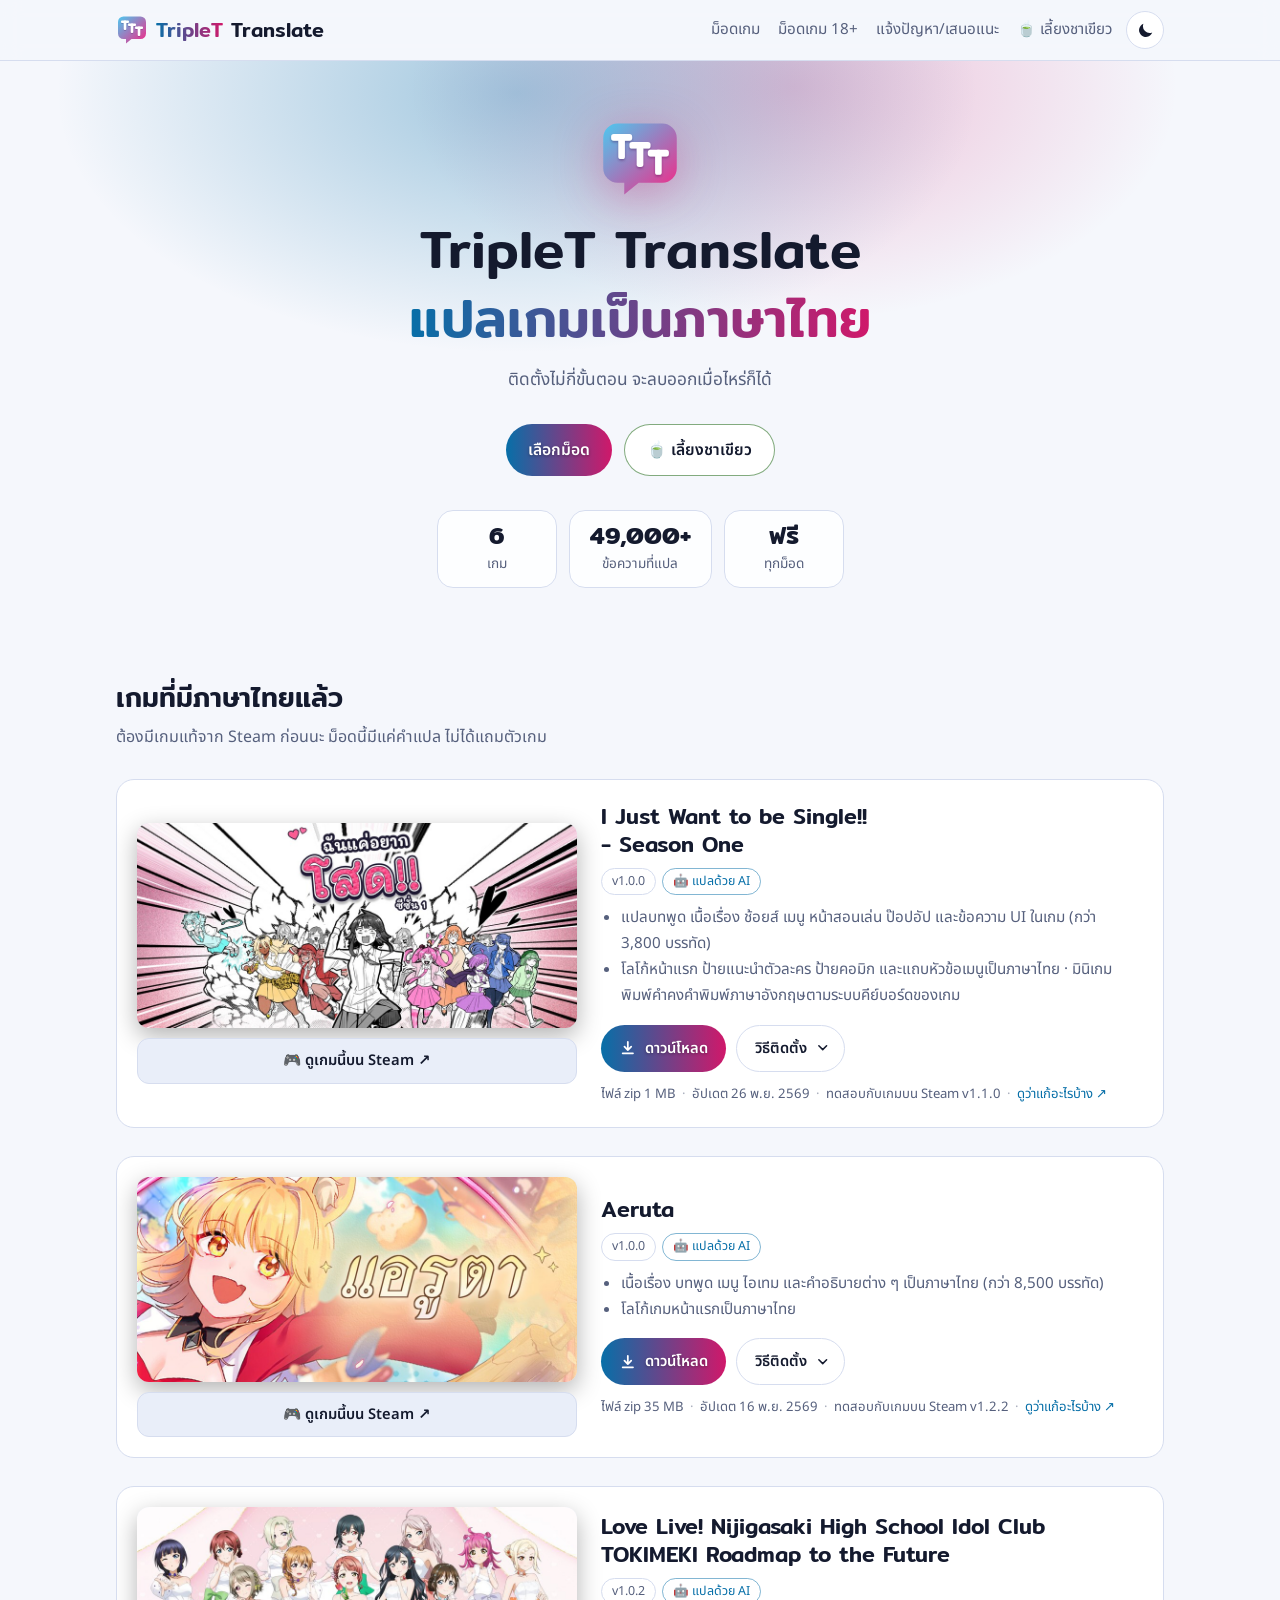
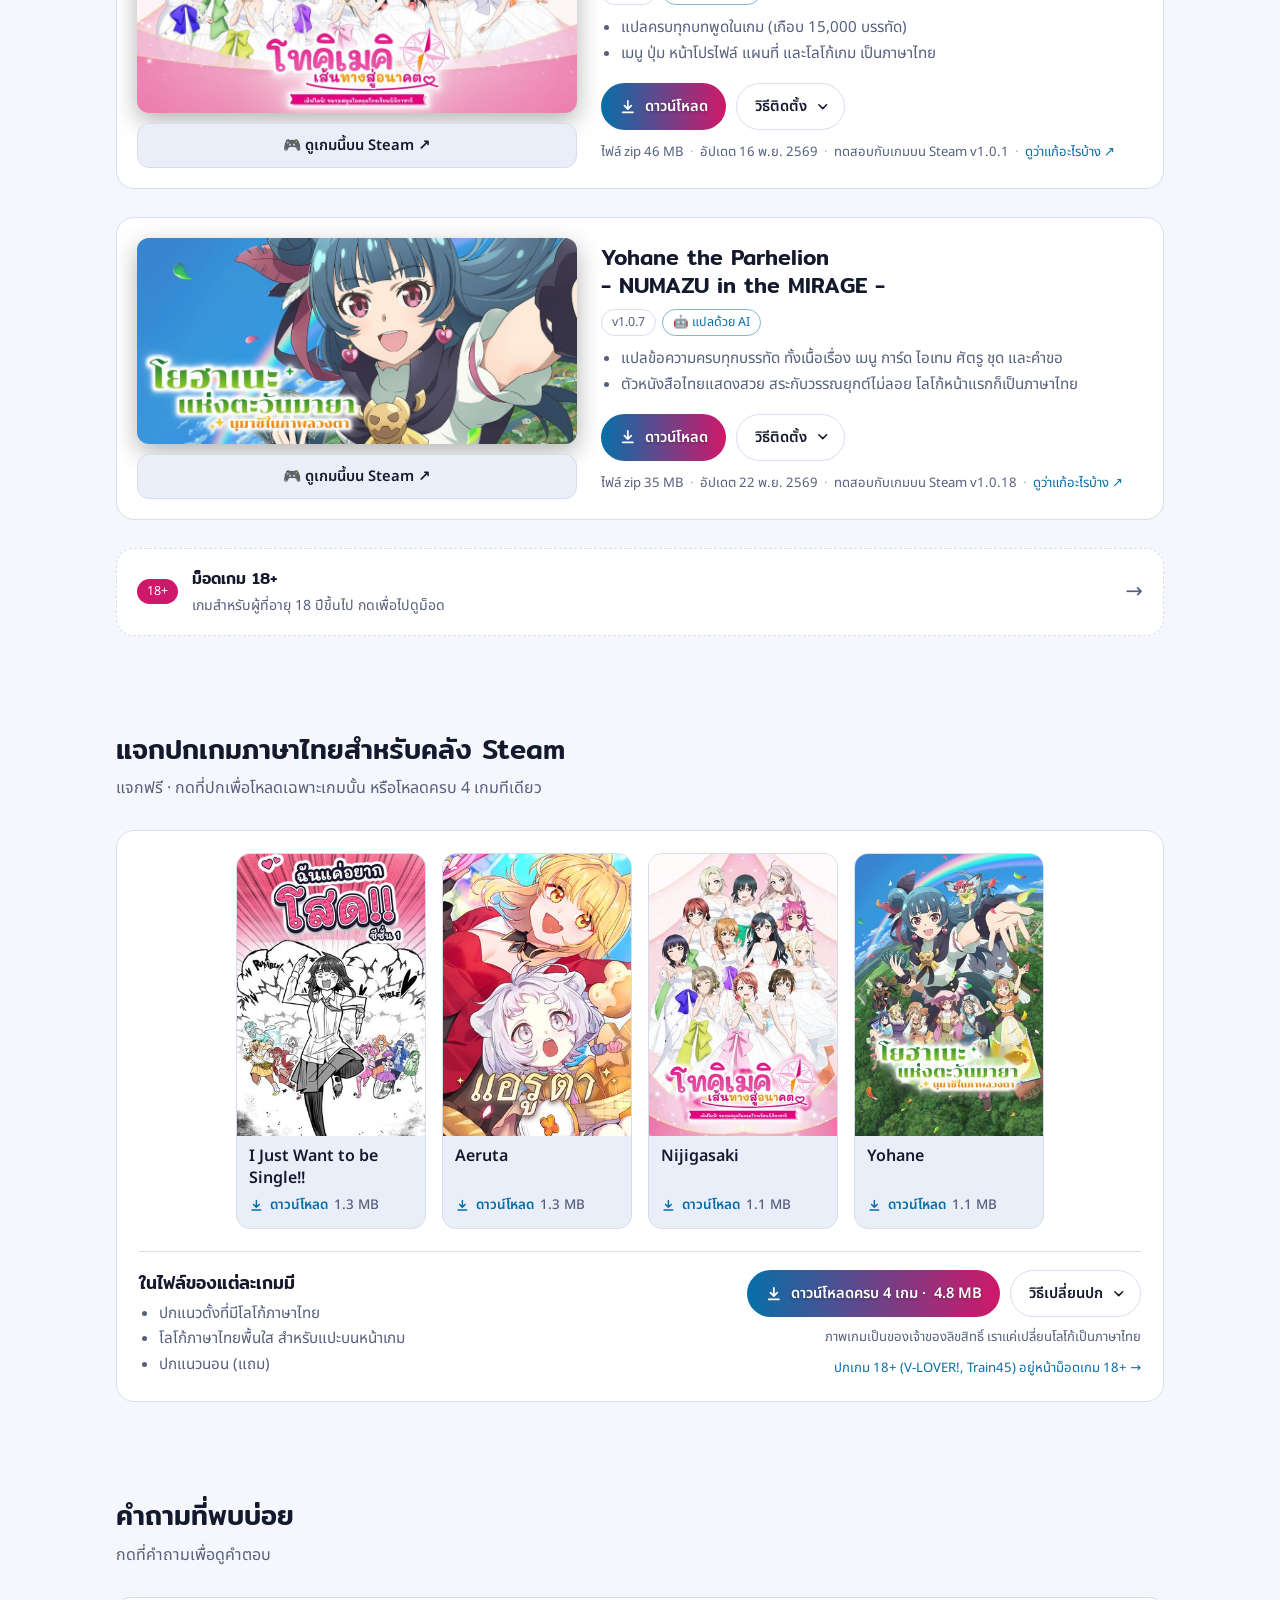
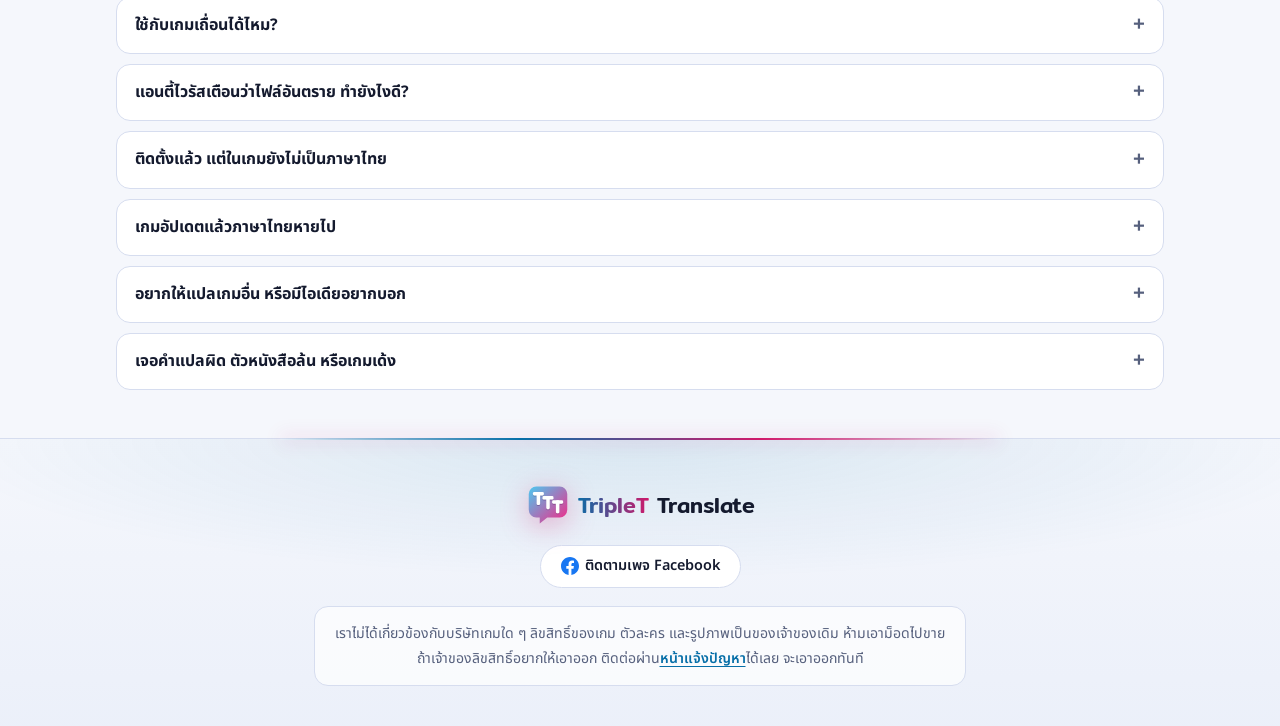
==== index.html @ fa8fd5ad "Improve Steam covers layout for 4+ games and fetch live cover zip sizes" ====
<!doctype html>
<html lang="th">
<head>
<meta charset="utf-8">
<meta name="viewport" content="width=device-width, initial-scale=1">
<title>TripleT Translate</title>
<meta name="google-site-verification" content="Jg-V40jwx5koj7jmOeaeyQnu1Qo_33CfmXrk3PlsS3E">
<meta name="description" content="ม็อดภาษาไทยแจกฟรี สำหรับ I Just Want to be Single!!, Aeruta, Love Live! Nijigasaki TOKIMEKI Roadmap to the Future, Yohane the Parhelion - NUMAZU in the MIRAGE - และ Train45 ติดตั้งไม่กี่ขั้นตอน">
<link rel="preconnect" href="https://fonts.googleapis.com">
<link rel="preconnect" href="https://fonts.gstatic.com" crossorigin>
<link href="https://fonts.googleapis.com/css2?family=Mitr:wght@400;500;600&family=Noto+Sans+Thai:wght@400;500;700&display=swap" rel="stylesheet">
<link rel="icon" href="assets/logo.svg?v=979f75e1" type="image/svg+xml">
<link rel="icon" href="assets/favicon-32.png?v=5370001a" sizes="32x32" type="image/png">
<link rel="apple-touch-icon" href="assets/apple-touch-icon.png?v=7f117f75">
<meta name="theme-color" content="#0b1020">
<meta name="theme-color" content="#f5f7fc" media="(prefers-color-scheme: light)">
<script>try{var t=localStorage.getItem("theme");if(t)document.documentElement.setAttribute("data-theme",t)}catch(e){}</script>
<meta property="og:type" content="website">
<meta property="og:site_name" content="TripleT Translate">
<meta property="og:locale" content="th_TH">
<meta property="og:url" content="https://oil333.github.io/thai-mods/">
<meta property="og:title" content="TripleT Translate">
<meta property="og:description" content="แปลเกมเป็นภาษาไทย (แปลด้วย AI) ติดตั้งไม่กี่ขั้นตอน">
<meta property="og:image" content="https://oil333.github.io/thai-mods/assets/og-banner.jpg?v=88b55d83">
<meta property="og:image:width" content="1200">
<meta property="og:image:height" content="630">
<meta property="og:image:alt" content="TripleT Translate แปลเกมเป็นภาษาไทย">
<meta name="twitter:card" content="summary_large_image">
<link rel="stylesheet" href="assets/style.css?v=2345d33b">
</head>
<body>
<header class="top">
  <div class="wrap">
    <a class="brand" href="index.html"><img src="assets/logo.svg?v=979f75e1" alt="" width="32" height="32"><span>TripleT</span> Translate</a>
    <nav>
      <a href="#mods" class="hide-sm">ม็อดเกม</a>
      <a href="adult.html"><span class="long">ม็อด</span>เกม 18+</a>
      <a href="report.html">แจ้งปัญหา<span class="long">/เสนอแนะ</span></a>
      <a href="donate.html">🍵<span class="long"> เลี้ยงชาเขียว</span></a>
      <button class="toggle" id="themeBtn" type="button" aria-label="สลับธีมมืด/สว่าง" title="สลับธีมมืด/สว่าง"><svg class="i-sun" viewBox="0 0 24 24" aria-hidden="true"><circle cx="12" cy="12" r="4.2"/><path d="M12 2.5v2.2M12 19.3v2.2M2.5 12h2.2M19.3 12h2.2M5.3 5.3l1.6 1.6M17.1 17.1l1.6 1.6M5.3 18.7l1.6-1.6M17.1 6.9l1.6-1.6"/></svg><svg class="i-moon" viewBox="0 0 24 24" aria-hidden="true"><path d="M20.5 14.6A8.6 8.6 0 0 1 9.4 3.5a8.6 8.6 0 1 0 11.1 11.1z"/></svg></button>
    </nav>
  </div>
</header>

<main>
  <div class="hero">
    <div class="glyphs" aria-hidden="true"></div>
    <div class="wrap">
      <img class="hero-logo" src="assets/logo.svg?v=979f75e1" alt="" width="84" height="84">
      <h1>TripleT Translate<br><span class="grad-text">แปลเกมเป็นภาษาไทย</span></h1>
      <p>ติดตั้งไม่กี่ขั้นตอน จะลบออกเมื่อไหร่ก็ได้</p>
      <div class="btns">
        <a class="btn primary" href="#mods">เลือกม็อด</a>
        <a class="btn tea" href="donate.html">🍵 เลี้ยงชาเขียว</a>
      </div>
      <ul class="stats">
        <li><b data-count="3" data-stat="games">3</b><span>เกม</span></li>
        <li><b data-count="28000" data-plus="1" data-stat="lines">28,000+</b><span>ข้อความที่แปล</span></li>
        <li><b>ฟรี</b><span>ทุกม็อด</span></li>
      </ul>
    </div>
  </div>

  <section id="mods">
    <div class="wrap">
      <h2>เกมที่มีภาษาไทยแล้ว</h2>
      <p class="lead">ต้องมีเกมแท้จาก Steam ก่อนนะ ม็อดนี้มีแค่คำแปล ไม่ได้แถมตัวเกม</p>
      <div class="mods">


        <article class="mod" id="ijwtbs">
          <div class="top">
            <div class="side">
              <div class="shot"><img src="assets/cover-ijwtbs.jpg?v=14ad1c2d" alt="ภาพปกเกม I Just Want to be Single!! - Season One" width="460" height="215" loading="lazy"></div>
              <a class="store" data-store="ijwtbs" href="#" target="_blank" rel="noopener">🎮 ดูเกมนี้บน Steam ↗</a>
            </div>
            <div class="body">
              <h3>I Just Want to be Single!!<br>- Season One</h3>
              <div class="badges">
                <span class="badge" data-ver="ijwtbs"></span>
                <span class="badge ai">🤖 แปลด้วย AI</span>
              </div>
              <ul>
                <li>แปลบทพูด เนื้อเรื่อง ช้อยส์ เมนู หน้าสอนเล่น ป๊อปอัป และข้อความ UI ในเกม (กว่า 3,800 บรรทัด)</li>
                <li>โลโก้หน้าแรก ป้ายแนะนำตัวละคร ป้ายคอมิก และแถบหัวข้อเมนูเป็นภาษาไทย · มินิเกมพิมพ์คำคงคำพิมพ์ภาษาอังกฤษตามระบบคีย์บอร์ดของเกม</li>
              </ul>
              <div class="actions">
                <a class="btn primary" data-dl="ijwtbs" href="#"><svg class="ico" viewBox="0 0 24 24" aria-hidden="true"><path d="M12 4v11m0 0-4.6-4.6M12 15l4.6-4.6M5 19.5h14"/></svg>ดาวน์โหลด</a>
                <button class="btn" type="button" data-open="guide-ijwtbs">วิธีติดตั้ง<svg class="ico chev" viewBox="0 0 24 24" aria-hidden="true"><path d="m6 9 6 6 6-6"/></svg></button>
              </div>
              <p class="dl-meta" data-meta="ijwtbs"></p>
            </div>
          </div>
          <details class="guide" id="guide-ijwtbs">
            <summary class="sr-only">วิธีติดตั้ง</summary>
            <ol class="steps">
              <li>กดปุ่ม <b>ดาวน์โหลด</b> ด้านบน จะได้ไฟล์ zip มา 1 ไฟล์</li>
              <li>เปิดโฟลเดอร์เกม: เข้า Steam แล้ว <b>คลิกขวาที่ชื่อเกม</b> → <b>จัดการ</b> → <b>เรียกดูไฟล์ในเครื่อง</b>
                จะมีโฟลเดอร์เด้งขึ้นมา ข้างในมีไฟล์ <code>IJWTBS.exe</code></li>
              <li><b>ดับเบิลคลิก</b>เปิดไฟล์ zip ที่โหลดมา → กด <b>Ctrl + A</b> เพื่อเลือกทั้งหมด → <b>ลากไปวาง</b>ในโฟลเดอร์เกม
                ถ้าขึ้นถามว่าจะแทนที่ไฟล์ไหม ให้กด <b>แทนที่</b></li>
              <li>เช็กให้ชัวร์: ในโฟลเดอร์ <code>game\tl</code> ต้องมีโฟลเดอร์ <code>thai</code> อยู่ข้างใน</li>
              <li>เข้าเกมผ่าน Steam ตามปกติ ตัวเกมจะเปิดเป็นภาษาไทยให้อัตโนมัติ 🎉 (สลับกลับอังกฤษได้จากปุ่ม <code>EN / ไทย</code> มุมขวาล่างของเมนูหลัก)</li>
            </ol>
            <p class="note uninstall">อยากเอาม็อดออก: ดับเบิลคลิกไฟล์ <code>IJWTBSThai_uninstall.bat</code> ในโฟลเดอร์เกม</p>
          </details>
        </article>

        <article class="mod" id="aeruta">
          <div class="top">
            <div class="side">
              <div class="shot"><img src="assets/cover-aeruta.jpg?v=823ff29b" alt="ภาพปกเกม Aeruta" width="460" height="215" loading="lazy"></div>
              <a class="store" data-store="aeruta" href="#" target="_blank" rel="noopener">🎮 ดูเกมนี้บน Steam ↗</a>
            </div>
            <div class="body">
              <h3>Aeruta</h3>
              <div class="badges">
                <span class="badge" data-ver="aeruta"></span>
                <span class="badge ai">🤖 แปลด้วย AI</span>
              </div>
              <ul>
                <li>เนื้อเรื่อง บทพูด เมนู ไอเทม และคำอธิบายต่าง ๆ เป็นภาษาไทย (กว่า 8,500 บรรทัด)</li>
                <li>โลโก้เกมหน้าแรกเป็นภาษาไทย</li>
              </ul>
              <div class="actions">
                <a class="btn primary" data-dl="aeruta" href="#"><svg class="ico" viewBox="0 0 24 24" aria-hidden="true"><path d="M12 4v11m0 0-4.6-4.6M12 15l4.6-4.6M5 19.5h14"/></svg>ดาวน์โหลด</a>
                <button class="btn" type="button" data-open="guide-aeruta">วิธีติดตั้ง<svg class="ico chev" viewBox="0 0 24 24" aria-hidden="true"><path d="m6 9 6 6 6-6"/></svg></button>
              </div>
              <p class="dl-meta" data-meta="aeruta"></p>
            </div>
          </div>
          <details class="guide" id="guide-aeruta">
            <summary class="sr-only">วิธีติดตั้ง</summary>
            <ol class="steps">
              <li>กดปุ่ม <b>ดาวน์โหลด</b> ด้านบน จะได้ไฟล์ zip มา 1 ไฟล์</li>
              <li>เปิดโฟลเดอร์เกม: เข้า Steam แล้ว <b>คลิกขวาที่ชื่อเกม</b> → <b>จัดการ</b> → <b>เรียกดูไฟล์ในเครื่อง</b>
                จะมีโฟลเดอร์เด้งขึ้นมา ข้างในมีไฟล์ <code>Aeruta.exe</code></li>
              <li><b>ดับเบิลคลิก</b>เปิดไฟล์ zip ที่โหลดมา → กด <b>Ctrl + A</b> เพื่อเลือกทั้งหมด → <b>ลากไปวาง</b>ในโฟลเดอร์เกม
                ถ้าขึ้นถามว่าจะแทนที่ไฟล์ไหม ให้กด <b>แทนที่</b></li>
              <li>เช็กให้ชัวร์: ในโฟลเดอร์เกมต้องเห็นโฟลเดอร์ <code>BepInEx</code> กับไฟล์ <code>winhttp.dll</code> อยู่ข้าง ๆ <code>Aeruta.exe</code>
                (ถ้ามันไปอยู่ในโฟลเดอร์ย่อยอีกชั้น ให้ย้ายออกมาไว้ข้าง ๆ <code>Aeruta.exe</code>)</li>
              <li>เข้าเกมผ่าน Steam ตามปกติ <b>ครั้งแรกจะเปิดช้าประมาณ 1–3 นาที</b> รอได้เลย ไม่ได้ค้าง (ต้องต่อเน็ตแค่ครั้งแรก ครั้งต่อไปเล่นแบบไม่มีเน็ตได้)</li>
              <li>ในเกม ไปที่การตั้งค่า แล้วตั้งภาษาเป็น <b>English</b> ข้อความจะกลายเป็นภาษาไทย 🎉</li>
            </ol>
            <p class="note uninstall">อยากเอาม็อดออก: ดับเบิลคลิกไฟล์ <code>AerutaThai_uninstall.bat</code> ในโฟลเดอร์เกม</p>
          </details>
        </article>

        <article class="mod" id="nijichizu">
          <div class="top">
            <div class="side">
              <div class="shot"><img src="assets/cover-nijichizu.jpg?v=383bc261" alt="ภาพปกเกม Love Live! Nijigasaki High School Idol Club TOKIMEKI Roadmap to the Future" width="460" height="215" loading="lazy"></div>
              <a class="store" data-store="nijichizu" href="#" target="_blank" rel="noopener">🎮 ดูเกมนี้บน Steam ↗</a>
            </div>
            <div class="body">
              <h3>Love Live! Nijigasaki High School Idol Club<br>TOKIMEKI Roadmap to the Future</h3>
              <div class="badges">
                <span class="badge" data-ver="nijichizu"></span>
                <span class="badge ai">🤖 แปลด้วย AI</span>
              </div>
              <ul>
                <li>แปลครบทุกบทพูดในเกม (เกือบ 15,000 บรรทัด)</li>
                <li>เมนู ปุ่ม หน้าโปรไฟล์ แผนที่ และโลโก้เกม เป็นภาษาไทย</li>
              </ul>
              <div class="actions">
                <a class="btn primary" data-dl="nijichizu" href="#"><svg class="ico" viewBox="0 0 24 24" aria-hidden="true"><path d="M12 4v11m0 0-4.6-4.6M12 15l4.6-4.6M5 19.5h14"/></svg>ดาวน์โหลด</a>
                <button class="btn" type="button" data-open="guide-nijichizu">วิธีติดตั้ง<svg class="ico chev" viewBox="0 0 24 24" aria-hidden="true"><path d="m6 9 6 6 6-6"/></svg></button>
              </div>
              <p class="dl-meta" data-meta="nijichizu"></p>
            </div>
          </div>
          <details class="guide" id="guide-nijichizu">
            <summary class="sr-only">วิธีติดตั้ง</summary>
            <ol class="steps">
              <li>กดปุ่ม <b>ดาวน์โหลด</b> ด้านบน จะได้ไฟล์ zip มา 1 ไฟล์</li>
              <li>เปิดโฟลเดอร์เกม: เข้า Steam แล้ว <b>คลิกขวาที่ชื่อเกม</b> → <b>จัดการ</b> → <b>เรียกดูไฟล์ในเครื่อง</b>
                จะมีโฟลเดอร์เด้งขึ้นมา ข้างในมีไฟล์ <code>nijichizu.exe</code></li>
              <li><b>ดับเบิลคลิก</b>เปิดไฟล์ zip ที่โหลดมา → กด <b>Ctrl + A</b> เพื่อเลือกทั้งหมด → <b>ลากไปวาง</b>ในโฟลเดอร์เกม
                ถ้าขึ้นถามว่าจะแทนที่ไฟล์ไหม ให้กด <b>แทนที่</b></li>
              <li>เช็กให้ชัวร์: ในโฟลเดอร์เกมต้องเห็นโฟลเดอร์ <code>BepInEx</code> กับไฟล์ <code>winhttp.dll</code> อยู่ข้าง ๆ <code>nijichizu.exe</code>
                (ถ้ามันไปอยู่ในโฟลเดอร์ย่อยอีกชั้น ให้ย้ายออกมาไว้ข้าง ๆ <code>nijichizu.exe</code>)</li>
              <li>เข้าเกมผ่าน Steam ตามปกติ <b>ครั้งแรกจะเปิดช้าประมาณ 1–3 นาที</b> รอได้เลย ไม่ได้ค้าง (ต้องต่อเน็ตแค่ครั้งแรก ครั้งต่อไปเล่นแบบไม่มีเน็ตได้)</li>
              <li>ในเกม ไปที่การตั้งค่า แล้วตั้งภาษาเป็น <b>English</b> ข้อความและเมนูจะกลายเป็นภาษาไทย 🎉</li>
            </ol>
            <p class="note uninstall">อยากเอาม็อดออก: ดับเบิลคลิกไฟล์ <code>NijichizuThai_uninstall.bat</code> ในโฟลเดอร์เกม</p>
          </details>
        </article>

        <article class="mod" id="yohanuma">
          <div class="top">
            <div class="side">
              <div class="shot"><img src="assets/cover-yohanuma.jpg?v=a4adfadc" alt="ภาพปกเกม Yohane the Parhelion - NUMAZU in the MIRAGE -" width="460" height="215" loading="lazy"></div>
              <a class="store" data-store="yohanuma" href="#" target="_blank" rel="noopener">🎮 ดูเกมนี้บน Steam ↗</a>
            </div>
            <div class="body">
              <h3>Yohane the Parhelion<br>- NUMAZU in the MIRAGE -</h3>
              <div class="badges">
                <span class="badge" data-ver="yohanuma"></span>
                <span class="badge ai">🤖 แปลด้วย AI</span>
              </div>
              <ul>
                <li>แปลข้อความครบทุกบรรทัด ทั้งเนื้อเรื่อง เมนู การ์ด ไอเทม ศัตรู ชุด และคำขอ</li>
                <li>ตัวหนังสือไทยแสดงสวย สระกับวรรณยุกต์ไม่ลอย โลโก้หน้าแรกก็เป็นภาษาไทย</li>
              </ul>
              <div class="actions">
                <a class="btn primary" data-dl="yohanuma" href="#"><svg class="ico" viewBox="0 0 24 24" aria-hidden="true"><path d="M12 4v11m0 0-4.6-4.6M12 15l4.6-4.6M5 19.5h14"/></svg>ดาวน์โหลด</a>
                <button class="btn" type="button" data-open="guide-yohanuma">วิธีติดตั้ง<svg class="ico chev" viewBox="0 0 24 24" aria-hidden="true"><path d="m6 9 6 6 6-6"/></svg></button>
              </div>
              <p class="dl-meta" data-meta="yohanuma"></p>
            </div>
          </div>
          <details class="guide" id="guide-yohanuma">
            <summary class="sr-only">วิธีติดตั้ง</summary>
            <ol class="steps">
              <li>กดปุ่ม <b>ดาวน์โหลด</b> ด้านบน จะได้ไฟล์ zip มา 1 ไฟล์</li>
              <li>เปิดโฟลเดอร์เกม: เข้า Steam แล้ว <b>คลิกขวาที่ชื่อเกม</b> → <b>จัดการ</b> → <b>เรียกดูไฟล์ในเครื่อง</b>
                จะมีโฟลเดอร์เด้งขึ้นมา ข้างในมีไฟล์ <code>yohanuma.exe</code></li>
              <li><b>ดับเบิลคลิก</b>เปิดไฟล์ zip ที่โหลดมา → กด <b>Ctrl + A</b> เพื่อเลือกทั้งหมด → <b>ลากไปวาง</b>ในโฟลเดอร์เกม
                ถ้าขึ้นถามว่าจะแทนที่ไฟล์ไหม ให้กด <b>แทนที่</b></li>
              <li>เช็กให้ชัวร์: ในโฟลเดอร์เกมต้องเห็นโฟลเดอร์ <code>BepInEx</code> กับไฟล์ <code>winhttp.dll</code> อยู่ข้าง ๆ <code>yohanuma.exe</code>
                (ถ้ามันไปอยู่ในโฟลเดอร์ย่อยอีกชั้น ให้ย้ายออกมาไว้ข้าง ๆ <code>yohanuma.exe</code>)</li>
              <li>เข้าเกมผ่าน Steam ตามปกติ <b>ครั้งแรกจะเปิดช้าประมาณ 1–3 นาที</b> รอได้เลย ไม่ได้ค้าง (ต้องต่อเน็ตแค่ครั้งแรก ครั้งต่อไปเล่นแบบไม่มีเน็ตได้)</li>
              <li>ในเกม ไปที่การตั้งค่า แล้วตั้งภาษาเป็น <b>English</b> ข้อความจะกลายเป็นภาษาไทย 🎉</li>
            </ol>
            <p class="note uninstall">อยากเอาม็อดออก: ดับเบิลคลิกไฟล์ <code>YohanumaThai_uninstall.bat</code> ในโฟลเดอร์เกม</p>
          </details>
        </article>

      </div>

      <a class="adult-link" href="adult.html">
        <span class="badge adult">18+</span>
        <span><b>ม็อดเกม 18+</b><small>เกมสำหรับผู้ที่อายุ 18 ปีขึ้นไป กดเพื่อไปดูม็อด</small></span>
        <span class="arrow">→</span>
      </a>
    </div>
  </section>

  <section id="covers">
    <div class="wrap">
      <h2>แจกปกเกมภาษาไทยสำหรับคลัง Steam</h2>
      <p class="lead">แจกฟรี · กดที่ปกเพื่อโหลดเฉพาะเกมนั้น หรือโหลดครบ 4 เกมทีเดียว</p>
      <div class="mods">
        <article class="mod covers" id="steam-covers">
          <div class="covers-layout wide">
            <div class="cover-grid" style="--n: 4">
              <a class="cover-pick" href="https://github.com/OIL333/thai-mods/releases/download/steam-covers-v1.0/Thai-Steam-Cover-IJWTBS.zip" title="โหลดปกภาษาไทยของ I Just Want to be Single!! - Season One">
                <span class="art"><img src="assets/steamcover-ijwtbs.jpg?v=7cfe033d" alt="ปก I Just Want to be Single!! - Season One ภาษาไทย" width="300" height="450" loading="lazy"></span>
                <span class="name">I Just Want to be Single!!</span>
                <span class="get"><svg class="ico" viewBox="0 0 24 24" aria-hidden="true"><path d="M12 4v11m0 0-4.6-4.6M12 15l4.6-4.6M5 19.5h14"/></svg>ดาวน์โหลด<span class="size">1.3 MB</span></span>
              </a>
              <a class="cover-pick" href="https://github.com/OIL333/thai-mods/releases/download/steam-covers-v1.0/Thai-Steam-Cover-Aeruta.zip" title="โหลดปกภาษาไทยของ Aeruta">
                <span class="art"><img src="assets/steamcover-aeruta.jpg?v=fb771e6e" alt="ปก Aeruta ภาษาไทย" width="300" height="450" loading="lazy"></span>
                <span class="name">Aeruta</span>
                <span class="get"><svg class="ico" viewBox="0 0 24 24" aria-hidden="true"><path d="M12 4v11m0 0-4.6-4.6M12 15l4.6-4.6M5 19.5h14"/></svg>ดาวน์โหลด<span class="size">1.3 MB</span></span>
              </a>
              <a class="cover-pick" href="https://github.com/OIL333/thai-mods/releases/download/steam-covers-v1.0/Thai-Steam-Cover-Nijigasaki.zip" title="โหลดปกภาษาไทยของ Love Live! Nijigasaki TOKIMEKI Roadmap to the Future">
                <span class="art"><img src="assets/steamcover-nijichizu.jpg?v=0284d1f4" alt="ปก Love Live! Nijigasaki TOKIMEKI Roadmap to the Future ภาษาไทย" width="300" height="450" loading="lazy"></span>
                <span class="name">Nijigasaki</span>
                <span class="get"><svg class="ico" viewBox="0 0 24 24" aria-hidden="true"><path d="M12 4v11m0 0-4.6-4.6M12 15l4.6-4.6M5 19.5h14"/></svg>ดาวน์โหลด<span class="size">1.1 MB</span></span>
              </a>
              <a class="cover-pick" href="https://github.com/OIL333/thai-mods/releases/download/steam-covers-v1.0/Thai-Steam-Cover-Yohane.zip" title="โหลดปกภาษาไทยของ Yohane the Parhelion - NUMAZU in the MIRAGE -">
                <span class="art"><img src="assets/steamcover-yohanuma.jpg?v=a7683897" alt="ปก Yohane the Parhelion - NUMAZU in the MIRAGE - ภาษาไทย" width="300" height="450" loading="lazy"></span>
                <span class="name">Yohane</span>
                <span class="get"><svg class="ico" viewBox="0 0 24 24" aria-hidden="true"><path d="M12 4v11m0 0-4.6-4.6M12 15l4.6-4.6M5 19.5h14"/></svg>ดาวน์โหลด<span class="size">1.1 MB</span></span>
              </a>
            </div>
            <div class="covers-info">
              <div class="covers-list">
                <h3>ในไฟล์ของแต่ละเกมมี</h3>
                <ul>
                  <li>ปกแนวตั้งที่มีโลโก้ภาษาไทย</li>
                  <li>โลโก้ภาษาไทยพื้นใส สำหรับแปะบนหน้าเกม</li>
                  <li>ปกแนวนอน (แถม)</li>
                </ul>
              </div>
              <div class="covers-cta">
                <div class="actions">
                  <a class="btn primary" href="https://github.com/OIL333/thai-mods/releases/download/steam-covers-v1.0/Thai-Steam-Covers-General.zip"><svg class="ico" viewBox="0 0 24 24" aria-hidden="true"><path d="M12 4v11m0 0-4.6-4.6M12 15l4.6-4.6M5 19.5h14"/></svg>ดาวน์โหลดครบ 4 เกม · <span data-cover-size>4.8 MB</span></a>
                  <button class="btn" type="button" data-open="guide-covers">วิธีเปลี่ยนปก<svg class="ico chev" viewBox="0 0 24 24" aria-hidden="true"><path d="m6 9 6 6 6-6"/></svg></button>
                </div>
                <p class="dl-meta">ภาพเกมเป็นของเจ้าของลิขสิทธิ์ เราแค่เปลี่ยนโลโก้เป็นภาษาไทย</p>
                <p class="dl-meta covers-more"><a href="adult.html#covers">ปกเกม 18+ (V-LOVER!, Train45) อยู่หน้าม็อดเกม 18+ →</a></p>
              </div>
            </div>
          </div>
          <details class="guide" id="guide-covers">
            <summary class="sr-only">วิธีเปลี่ยนปก</summary>
            <ol class="steps">
              <li>กดที่ปกของเกมที่ต้องการ (หรือ <b>ดาวน์โหลดครบ 4 เกม</b>) แล้วแตกไฟล์ zip จะได้โฟลเดอร์ของแต่ละเกม</li>
              <li>เปิด Steam → <b>คลัง</b> → <b>คลิกขวาที่เกม</b> → <b>จัดการ</b> → <b>ตั้งค่าอาร์ตเวิร์กแบบกำหนดเอง</b> (Set custom artwork)
                แล้วเลือกไฟล์ <code>cover_600x900.png</code> ของเกมนั้น</li>
              <li>อยากเปลี่ยนโลโก้บนหน้าเกมด้วย: เปิดหน้าเกมในคลัง → <b>คลิกขวาที่โลโก้</b> → <b>ตั้งค่าโลโก้แบบกำหนดเอง</b> (Set custom logo)
                แล้วเลือกไฟล์ <code>logo.png</code> ปรับขนาดและตำแหน่งได้ตามชอบ</li>
            </ol>
            <p class="note uninstall">อยากกลับเป็นแบบเดิม: คลิกขวาที่ปกหรือโลโก้ แล้วเลือกล้างอาร์ตเวิร์ก/โลโก้ที่กำหนดเอง</p>
          </details>
        </article>
      </div>
    </div>
  </section>

  <section id="faq">
    <div class="wrap">
      <h2>คำถามที่พบบ่อย</h2>
      <p class="lead">กดที่คำถามเพื่อดูคำตอบ</p>
      <div class="faq">
        <details>
          <summary>ใช้กับเกมเถื่อนได้ไหม?</summary>
          <p>ไม่ได้ และไม่แนะนำ ซื้อเกมแท้เพื่อให้คนทำเกมมีกำลังใจทำเกมดี ๆ ต่อไปนะ</p>
        </details>
        <details>
          <summary>แอนตี้ไวรัสเตือนว่าไฟล์อันตราย ทำยังไงดี?</summary>
          <p>ไฟล์ <code>winhttp.dll</code> เป็นตัวช่วยโหลดม็อดที่คนเล่นม็อดเกมใช้กันทั่วไป ไม่ใช่ไวรัส แต่บางโปรแกรมเตือนผิดได้
            ถ้าโดนลบไป ให้ตั้งค่าอนุญาตไฟล์นั้นในโปรแกรมแอนตี้ไวรัส แล้วติดตั้งม็อดใหม่อีกรอบ</p>
        </details>
        <details>
          <summary>ติดตั้งแล้ว แต่ในเกมยังไม่เป็นภาษาไทย</summary>
          <ul class="fix">
            <li><b>เช็กภาษาในเกม:</b> Train45 ให้เลือก "ภาษาไทย" ที่ Settings → Display → Language · I Just Want to be Single!! กดปุ่ม <code>ไทย</code> มุมขวาล่างเมนูหลัก · ส่วน Yohane, Nijigasaki, Aeruta และ V-LOVER! ให้ตั้งเป็น <b>English</b></li>
            <li><b>เช็กที่วางไฟล์:</b> โฟลเดอร์ <code>BepInEx</code> กับไฟล์ <code>winhttp.dll</code> ต้องอยู่ข้าง ๆ ไฟล์ .exe ของเกม ไม่ใช่ในโฟลเดอร์ย่อย (Train45 ให้กด <code>install.bat</code> อีกรอบ · I Just Want to be Single!! ต้องมี <code>game\tl\thai</code>)</li>
            <li><b>รอครั้งแรก:</b> Yohane, Nijigasaki, Aeruta และ V-LOVER! เปิดครั้งแรกจะช้า 1–3 นาที และต้องต่อเน็ตแค่ครั้งแรก หลังจากนั้นเล่นแบบไม่มีเน็ตได้</li>
            <li><b>แอนตี้ไวรัส:</b> ถ้ามันลบ <code>winhttp.dll</code> ไป ให้อนุญาตไฟล์นั้นแล้วติดตั้งใหม่</li>
          </ul>
          <p>ยังไม่ได้อีก บอกได้ที่<a href="report.html">หน้าแจ้งปัญหา</a> เดี๋ยวช่วยดูให้</p>
        </details>
        <details>
          <summary>เกมอัปเดตแล้วภาษาไทยหายไป</summary>
          <p>บางที Steam อัปเดตแล้วทับไฟล์ม็อด แค่ติดตั้งใหม่อีกรอบตามวิธีเดิมก็กลับมาแล้ว</p>
        </details>
        <details>
          <summary>อยากให้แปลเกมอื่น หรือมีไอเดียอยากบอก</summary>
          <p>ส่งมาได้ที่<a href="report.html?type=idea">หน้าเสนอแนะ</a> ทุกข้อความอ่านหมดนะ</p>
        </details>
        <details>
          <summary>เจอคำแปลผิด ตัวหนังสือล้น หรือเกมเด้ง</summary>
          <p>บอกได้ที่<a href="report.html">หน้าแจ้งปัญหา</a> กรอกนิดเดียว</p>
        </details>
      </div>
    </div>
  </section>
</main>

<footer>
  <div class="wrap">
    <a class="brand foot-brand" href="index.html"><img src="assets/logo.svg?v=979f75e1" alt="" width="44" height="44"><span>TripleT</span> Translate</a>
    <div class="foot-row"><a class="foot-home foot-fb" href="https://www.facebook.com/TripleT.Translate/" target="_blank" rel="noopener"><svg viewBox="0 0 24 24" aria-hidden="true"><path d="M24 12.07C24 5.41 18.63 0 12 0S0 5.4 0 12.07C0 18.1 4.39 23.1 10.13 24v-8.44H7.08v-3.49h3.04V9.41c0-3.02 1.8-4.7 4.54-4.7 1.31 0 2.68.24 2.68.24v2.97h-1.5c-1.5 0-1.96.93-1.96 1.89v2.26h3.32l-.53 3.5h-2.8V24C19.62 23.1 24 18.1 24 12.07"/></svg>ติดตามเพจ Facebook</a></div>
    <p class="foot-legal">เราไม่ได้เกี่ยวข้องกับบริษัทเกมใด ๆ ลิขสิทธิ์ของเกม ตัวละคร และรูปภาพเป็นของเจ้าของเดิม ห้ามเอาม็อดไปขาย<br>
       ถ้าเจ้าของลิขสิทธิ์อยากให้เอาออก ติดต่อผ่าน<a href="report.html">หน้าแจ้งปัญหา</a>ได้เลย จะเอาออกทันที</p>
  </div>
</footer>

<script src="assets/config.js?v=e06810ff"></script>
<script src="assets/main.js?v=daef0253"></script>
</body>
</html>
---- assets/style.css ----
:root {
  --bg: #0b1020; --bg2: #11182e; --card: #151d36; --line: #263157;
  --text: #e8ecf8; --muted: #9aa6c8; --accent: #4cc9f0; --accent2: #f72585; --tea: #7bc96f; --ok: #38d39f; --warn: #ffb703;
  --radius: 18px;
}
@media (prefers-color-scheme: light) {
  :root:not([data-theme="dark"]) {
    --bg: #f5f7fc; --bg2: #e9eef9; --card: #ffffff; --line: #d6ddef;
    --text: #141a2e; --muted: #56607d; --accent: #076fa8; --accent2: #d0186a; --tea: #2f7428; --ok: #11785a; --warn: #8a5d00;
  }
}
:root[data-theme="light"] {
  --bg: #f5f7fc; --bg2: #e9eef9; --card: #ffffff; --line: #d6ddef;
  --text: #141a2e; --muted: #56607d; --accent: #076fa8; --accent2: #d0186a; --tea: #2f7428; --ok: #11785a; --warn: #8a5d00;
}
* { box-sizing: border-box; }
html { scroll-behavior: smooth; }
body {
  margin: 0; background: var(--bg); color: var(--text);
  font-family: "Noto Sans Thai", system-ui, sans-serif; line-height: 1.7; font-size: 16px;
}
h1, h2, h3, .brand { font-family: "Mitr", "Noto Sans Thai", sans-serif; font-weight: 500; line-height: 1.3; }
a { color: var(--accent); }
.wrap { max-width: 1080px; margin: 0 auto; padding: 0 16px; }

header.top {
  position: sticky; top: 0; z-index: 10; backdrop-filter: blur(10px);
  background: color-mix(in srgb, var(--bg) 82%, transparent); border-bottom: 1px solid var(--line);
}
header.top .wrap { display: flex; align-items: center; justify-content: space-between; height: 60px; gap: 12px; }
.brand { font-size: 1.25rem; text-decoration: none; color: var(--text); white-space: nowrap; display: inline-flex; align-items: center; gap: 8px; }
.brand img { width: 32px; height: 32px; display: block; transition: transform .35s cubic-bezier(.3,1.6,.5,1); }
.brand:hover img { transform: rotate(-8deg) scale(1.1); }
.brand span { background: linear-gradient(90deg, var(--accent), var(--accent2)); -webkit-background-clip: text; background-clip: text; color: transparent; }
nav { display: flex; align-items: center; }
nav a { color: var(--muted); text-decoration: none; margin-left: 18px; font-size: .95rem; white-space: nowrap; }
nav a:hover { color: var(--text); }
@media (max-width: 640px) { nav a.hide-sm, nav .long { display: none; } nav a { margin-left: 12px; } .brand { font-size: 1.05rem; gap: 6px; } .brand img { width: 28px; height: 28px; } .toggle { margin-left: 10px; } }
/* phones (up to ~460px, e.g. 390/414/430 iPhones): logo only in the header so the nav still fits */
@media (max-width: 459px) { header.top .brand { font-size: 0; gap: 0; } header.top .brand img { width: 30px; height: 30px; } }
@media (max-width: 480px) {
  .hero .stats { gap: 8px; flex-wrap: nowrap; }
  .hero .stats li { flex: 1 1 0; min-width: 0; padding: 8px 6px; }
  .hero .stats b { font-size: 1.2rem; }
  .hero .stats span { font-size: .78rem; }
}

.hero { padding: 56px 0 44px; text-align: center; position: relative; overflow: hidden; isolation: isolate; }
.hero::before {
  content: ""; position: absolute; inset: -40% -10% auto; height: 520px; z-index: -2;
  background: radial-gradient(closest-side, color-mix(in srgb, var(--accent) 35%, transparent), transparent),
              radial-gradient(closest-side, color-mix(in srgb, var(--accent2) 25%, transparent), transparent);
  background-position: 30% 50%, 70% 40%; background-repeat: no-repeat; background-size: 60% 100%, 50% 90%;
}
.hero-logo { width: 84px; height: 84px; display: block; margin: 0 auto 14px; filter: drop-shadow(0 10px 24px color-mix(in srgb, var(--accent2) 35%, transparent)); }
.hero h1 { font-size: clamp(2rem, 5.4vw, 3.3rem); margin: 0 0 14px; }
.hero p { color: var(--muted); max-width: 640px; margin: 0 auto 28px; font-size: 1.08rem; }
.grad-text {
  background: linear-gradient(90deg, var(--accent), var(--accent2), var(--accent)); background-size: 200% auto;
  -webkit-background-clip: text; background-clip: text; color: transparent;
}
.stats { list-style: none; padding: 0; margin: 34px auto 0; display: flex; gap: 12px; justify-content: center; flex-wrap: wrap; }
.stats li { background: color-mix(in srgb, var(--card) 80%, transparent); border: 1px solid var(--line); border-radius: 16px; padding: 10px 20px; min-width: 120px; backdrop-filter: blur(6px); }
.stats b { display: block; font-family: "Mitr", sans-serif; font-weight: 600; font-size: 1.5rem; line-height: 1.2; }
.stats span { color: var(--muted); font-size: .85rem; }
.glyphs { position: absolute; inset: 0; z-index: -1; pointer-events: none; overflow: hidden; }
.glyph { position: absolute; bottom: -60px; font-family: "Mitr", sans-serif; font-weight: 600; color: var(--accent); opacity: 0; user-select: none; }

/* ===== animation (all off when the visitor prefers reduced motion) ===== */
@media (prefers-reduced-motion: no-preference) {
  .hero::before { animation: blobs 16s ease-in-out infinite alternate; }
  .hero-logo { animation: pop .7s cubic-bezier(.3,1.5,.5,1) both, bob 5s ease-in-out .9s infinite; }
  .hero h1, .hero p, .hero .btns, .hero .stats, .page-head > * { animation: rise .8s cubic-bezier(.2,.7,.2,1) both; }
  .hero h1 { animation-delay: .1s; } .hero p { animation-delay: .22s; } .hero .btns { animation-delay: .34s; } .hero .stats { animation-delay: .46s; }
  .page-head > :nth-child(2) { animation-delay: .12s; }
  .grad-text { animation: shine 7s linear infinite; }
  .glyph { animation: float-up linear infinite; }
  .btn.primary { background-size: 200% auto; transition: transform .15s, background-position .6s; }
  .btn.primary:hover { background-position: right center; }
  .reveal { opacity: 0; transform: translateY(28px); transition: opacity .7s ease, transform .7s cubic-bezier(.2,.7,.2,1); }
  .reveal.in { opacity: 1; transform: none; }
  .mod { transition: transform .3s, box-shadow .3s, border-color .3s, opacity .7s ease; }
  .mod.reveal { transition: opacity .7s ease, transform .7s cubic-bezier(.2,.7,.2,1), box-shadow .3s, border-color .3s; }
  .mod.in:hover { transform: translateY(-5px); box-shadow: 0 18px 44px rgba(0,0,0,.35); border-color: color-mix(in srgb, var(--accent) 45%, var(--line)); }
  .mod .shot img { transition: transform .6s cubic-bezier(.2,.7,.2,1); }
  .mod:hover .shot img { transform: scale(1.05); }
  .mod.covers.in:hover { transform: none; box-shadow: none; }
  .cover-pick { transition: transform .25s cubic-bezier(.2,.7,.2,1), border-color .2s, box-shadow .25s; }
  .cover-pick .art img { transition: transform .6s cubic-bezier(.2,.7,.2,1); }
  .cover-pick:hover .art img { transform: scale(1.05); }
  .qr-card { transition: transform .3s, box-shadow .3s; }
  .qr-card:hover { transform: translateY(-4px) rotate(-.6deg); box-shadow: 0 16px 36px rgba(0,0,0,.35); }
}
@keyframes rise { from { opacity: 0; transform: translateY(18px); } to { opacity: 1; transform: none; } }
@keyframes pop { from { opacity: 0; transform: scale(.4) rotate(-20deg); } to { opacity: 1; transform: none; } }
@keyframes bob { 0%, 100% { transform: translateY(0); } 50% { transform: translateY(-8px) rotate(-3deg); } }
@keyframes shine { to { background-position: 200% center; } }
@keyframes blobs { 0% { transform: translate(0, 0) scale(1); } 50% { transform: translate(-5%, 4%) scale(1.1); } 100% { transform: translate(4%, -3%) scale(1.03); } }
@keyframes float-up {
  0% { transform: translateY(0) rotate(0deg); opacity: 0; }
  12% { opacity: var(--o, .3); }
  85% { opacity: calc(var(--o, .3) * .6); }
  100% { transform: translateY(-560px) rotate(var(--r, 20deg)); opacity: 0; }
}
.btn {
  display: inline-flex; align-items: center; gap: 8px; padding: 12px 22px; border-radius: 999px;
  font-weight: 600; text-decoration: none; border: 1px solid var(--line); color: var(--text); background: var(--card);
  transition: transform .15s, border-color .15s; cursor: pointer; font: inherit; font-weight: 600; font-size: .98rem;
}
.btn:hover { transform: translateY(-2px); border-color: var(--accent); }
.btn.primary { background: linear-gradient(90deg, var(--accent), var(--accent2)); color: #fff; border: 0; }
.btn.primary { text-shadow: 0 1px 3px rgba(0,0,0,.35); }
.btn.tea { border-color: color-mix(in srgb, var(--tea) 60%, transparent); }
.btns { display: flex; gap: 12px; justify-content: center; flex-wrap: wrap; }

section { padding: 48px 0; }
section h2 { font-size: 1.7rem; margin: 0 0 8px; }
section .lead { color: var(--muted); margin: 0 0 28px; }

/* ===== mod cards (info + install guide together) ===== */
.mods { display: grid; gap: 28px; }
.mod { background: var(--card); border: 1px solid var(--line); border-radius: var(--radius); overflow: hidden; scroll-margin-top: 76px; }
/* cover shown whole (Steam capsule 460x215), never cropped */
/* the shorter column (cover + Steam link, or the text) sits in the middle, so a long description leaves no empty corner */
.mod .top { display: grid; grid-template-columns: minmax(0, 460px) minmax(0, 1fr); align-items: center; }
@media (max-width: 800px) { .mod .top { grid-template-columns: 1fr; } }
.mod .side { padding: 20px 0 20px 20px; display: grid; gap: 10px; }
@media (max-width: 800px) { .mod .side { padding: 16px 16px 0; } }
.mod .shot { aspect-ratio: 460 / 215; border-radius: 12px; overflow: hidden; background: var(--bg2); box-shadow: 0 8px 24px rgba(0,0,0,.3); }
.mod .shot img { width: 100%; height: 100%; display: block; }
.store {
  display: flex; align-items: center; justify-content: center; gap: 6px; padding: 9px 14px; border-radius: 12px;
  border: 1px solid var(--line); background: var(--bg2); color: var(--text); text-decoration: none; font-size: .92rem; font-weight: 600;
}
.store:hover { border-color: var(--accent); }
.mod .body { padding: 22px 24px; display: flex; flex-direction: column; gap: 10px; }
.mod h3 { margin: 0; font-size: 1.35rem; }
.badges { display: flex; flex-wrap: wrap; gap: 6px; }
.badge { font-size: .78rem; padding: 2px 10px; border-radius: 999px; border: 1px solid var(--line); color: var(--muted); }
.badge.ok { color: var(--ok); border-color: color-mix(in srgb, var(--ok) 50%, transparent); }
.badge.warn { color: var(--warn); border-color: color-mix(in srgb, var(--warn) 50%, transparent); }
.badge.adult { color: #fff; background: var(--accent2); border: 0; }
.badge.ai { color: var(--accent); border-color: color-mix(in srgb, var(--accent) 50%, transparent); }
.mod ul { margin: 0; padding-left: 20px; color: var(--muted); font-size: .95rem; }
.mod .actions { margin-top: auto; display: flex; gap: 10px; flex-wrap: wrap; padding-top: 6px; }
.mod .actions .btn { padding: 10px 18px; font-size: .92rem; }
/* config.js notice: a warning right above the download button (e.g. the game updated, the mod isn't ready yet) */
.mod-notice { margin: auto 0 0; display: flex; gap: 9px; align-items: flex-start; padding: 10px 13px; border-radius: 12px;
  border: 1px solid color-mix(in srgb, var(--warn) 45%, transparent); background: color-mix(in srgb, var(--warn) 11%, transparent);
  color: var(--text); font-size: .9rem; line-height: 1.6; }
.mod-notice .ico { width: 1.25em; height: 1.25em; flex: none; margin-top: .15em; fill: none; stroke: var(--warn); stroke-width: 2.2; stroke-linecap: round; stroke-linejoin: round; }
.mod-notice + .actions { margin-top: 0; }
.note { color: var(--muted); font-size: .92rem; margin: 0; }

.mod details.guide { border-top: 1px solid var(--line); padding: 18px 24px 0; }
.mod details.guide:not([open]) { display: none; }      /* opened by the "วิธีติดตั้ง" button in the card */
.mod details.guide summary {
  cursor: pointer; padding: 14px 0; font-family: "Mitr", sans-serif; font-size: 1.05rem; list-style: none;
  display: flex; align-items: center; justify-content: space-between; gap: 12px;
}
.mod details.guide summary::-webkit-details-marker { display: none; }
.mod details.guide summary::after { content: "+"; color: var(--muted); font-size: 1.3rem; line-height: 1; }
.mod details.guide[open]:not(.closing) summary::after { content: "−"; }
.steps { counter-reset: s; list-style: none; margin: 0 0 14px; padding: 0; display: grid; gap: 10px; }
.steps li { counter-increment: s; position: relative; padding: 10px 14px 10px 52px; background: var(--bg2); border-radius: 12px; }
.steps li::before {
  content: counter(s); position: absolute; left: 12px; top: 10px; width: 28px; height: 28px; border-radius: 50%;
  display: grid; place-items: center; font-weight: 700; font-size: .9rem; color: #fff;
  background: linear-gradient(135deg, var(--accent), var(--accent2));
}
.uninstall { margin: 0 0 18px; }

/* ===== Steam covers: pick a game's cover (or all of them); covers on the left, what's inside + buttons on the right ===== */
.mod.covers { padding: 22px 22px 0; }
/* covers are the same size on both pages (190px); 2-3 games (adult.html) sit beside the info,
   while 4+ games (.wide on index.html) use full card width in centered 190px rows above a balanced 2-column info bar */
.covers-layout { display: grid; grid-template-columns: auto minmax(0, 400px); justify-content: center; gap: 20px 32px; align-items: center; padding-bottom: 22px; }
.cover-grid { display: grid; grid-template-columns: repeat(var(--n, 3), 190px); gap: 16px; }
.covers-info { display: flex; flex-direction: column; gap: 10px; }
.covers-info h3 { font-size: 1.1rem; }
.covers-layout.wide { grid-template-columns: minmax(0, 1fr); justify-content: stretch; gap: 22px; }
.covers-layout.wide .cover-grid { display: flex; flex-wrap: wrap; justify-content: center; gap: 16px; }
.covers-layout.wide .cover-pick { flex: 0 0 190px; }
.covers-layout.wide .covers-info {
  display: grid; grid-template-columns: minmax(0, 1fr) auto; align-items: center; gap: 10px 28px;
  padding-top: 18px; border-top: 1px solid var(--line);
}
.covers-layout.wide .covers-list { display: flex; flex-direction: column; gap: 6px; }
.covers-layout.wide .covers-cta { display: flex; flex-direction: column; align-items: flex-end; gap: 8px; text-align: right; }
.covers-layout.wide .covers-cta .actions { justify-content: flex-end; margin: 0; }
.covers-layout.wide .covers-cta .dl-meta { justify-content: flex-end; }
.dl-meta.covers-more a { white-space: normal; }
.mod.covers .actions { margin: 4px 0 0; padding: 0; }
.mod.covers details.guide { margin: 0 -22px; }
@media (max-width: 1000px) {
  .covers-layout { grid-template-columns: minmax(0, 1fr); justify-content: stretch; }
  .cover-grid { grid-template-columns: repeat(var(--n, 3), minmax(0, 190px)); }
}
@media (max-width: 800px) {
  .mod.covers { padding: 16px 16px 0; }
  .cover-grid, .covers-layout.wide .cover-grid { gap: 12px; }
  .covers-layout.wide .covers-info { grid-template-columns: minmax(0, 1fr); gap: 14px; }
  .covers-layout.wide .covers-cta { align-items: flex-start; text-align: left; }
  .covers-layout.wide .covers-cta .actions, .covers-layout.wide .covers-cta .dl-meta { justify-content: flex-start; }
  .mod.covers details.guide { margin: 0 -16px; padding: 18px 16px 0; }
}
@media (max-width: 520px) {
  .cover-grid, .covers-layout.wide .cover-grid { display: grid; grid-template-columns: repeat(2, minmax(0, 1fr)); }
  .covers-layout.wide .cover-pick { flex: none; width: auto; }
}
.cover-pick {
  display: flex; flex-direction: column; background: var(--bg2); border: 1px solid var(--line); border-radius: 14px;
  overflow: hidden; text-decoration: none; color: var(--text);
}
.cover-pick:hover, .cover-pick:focus-visible { transform: translateY(-4px); border-color: var(--accent); box-shadow: 0 12px 28px rgba(0,0,0,.3); }
.cover-pick .art { position: relative; display: block; aspect-ratio: 2 / 3; overflow: hidden; background: var(--card); }
.cover-pick .art img { width: 100%; height: 100%; display: block; object-fit: cover; }
.cover-pick .art .badge { position: absolute; top: 8px; left: 8px; box-shadow: 0 2px 8px rgba(0,0,0,.35); }
.cover-pick .name { padding: 10px 12px 0; font-weight: 600; line-height: 1.35; }
.cover-pick .get { margin-top: auto; display: flex; flex-wrap: wrap; align-items: center; gap: 0 6px; padding: 4px 12px 12px; color: var(--accent); font-size: .84rem; font-weight: 600; }
.cover-pick .get .size { color: var(--muted); font-weight: 500; white-space: nowrap; }
.cover-pick .get .ico { width: 1.1em; height: 1.1em; flex: none; fill: none; stroke: currentColor; stroke-width: 2.4; stroke-linecap: round; stroke-linejoin: round; }
code { background: var(--bg2); border: 1px solid var(--line); border-radius: 6px; padding: 1px 6px; font-size: .9em; word-break: break-all; }
.steps code { background: var(--card); }

/* ===== green tea ===== */
.support { background: linear-gradient(135deg, color-mix(in srgb, var(--tea) 18%, var(--card)), color-mix(in srgb, var(--accent) 10%, var(--card)));
  border: 1px solid var(--line); border-radius: 24px; padding: 32px; display: grid; grid-template-columns: 1fr auto; gap: 28px; align-items: center; }
@media (max-width: 760px) { .support { grid-template-columns: 1fr; padding: 24px; } }
.support h2 { margin-top: 0; }
.support.donate { grid-template-columns: 1fr; gap: 16px; }
.support.donate > p { margin: 0; }
/* two identical QR cards: colored title bar, square QR, account name */
.qr-grid { display: grid; grid-template-columns: repeat(auto-fit, 260px); gap: 24px; justify-content: center; }
@media (max-width: 420px) { .qr-grid { grid-template-columns: minmax(0, 280px); } }
.qr-card { margin: 0; background: #fff; border-radius: 18px; overflow: hidden; box-shadow: 0 10px 28px rgba(0,0,0,.28); text-align: center; color: #1b2233; }
.qr-head { color: #fff; padding: 12px 14px 10px; display: grid; gap: 0; line-height: 1.35; }
.qr-head b { font-family: "Mitr", sans-serif; font-weight: 500; font-size: 1.15rem; }
.qr-head small { opacity: .85; font-size: .82rem; }
.qr-card img { width: 100%; height: auto; aspect-ratio: 1; display: block; padding: 14px 14px 4px; }
.qr-card figcaption { font-weight: 700; padding: 0 12px 14px; font-size: .98rem; }

/* FAQ: click a question to open it */
.faq { display: grid; gap: 10px; }
.faq details { background: var(--card); border: 1px solid var(--line); border-radius: 14px; padding: 0 18px; }
.faq details[open]:not(.closing) { border-color: color-mix(in srgb, var(--accent) 45%, var(--line)); }
.faq summary {
  cursor: pointer; padding: 14px 0; font-weight: 700; list-style: none;
  display: flex; align-items: center; justify-content: space-between; gap: 12px;
}
.faq summary::-webkit-details-marker { display: none; }
.faq summary::after { content: "+"; color: var(--muted); font-size: 1.3rem; line-height: 1; flex: none; }
.faq details[open]:not(.closing) summary::after { content: "−"; }
.faq details p { margin: 0 0 16px; color: var(--muted); }

/* donate page */
.page-head { padding: 48px 0 8px; }
.page-head h1 { font-size: clamp(1.7rem, 4vw, 2.4rem); margin: 0 0 8px; }
.page-head p { color: var(--muted); margin: 0; }

/* footer: glowing gradient line, centered logo, soft legal card */
footer {
  position: relative; border-top: 1px solid var(--line); padding: 44px 0 40px; color: var(--muted); font-size: .9rem; text-align: center;
  background: radial-gradient(55% 140px at 50% 0, color-mix(in srgb, var(--accent) 12%, transparent), transparent),
              linear-gradient(180deg, transparent, color-mix(in srgb, var(--bg2) 80%, transparent));
}
footer::before {
  content: ""; position: absolute; top: -1px; left: 50%; transform: translateX(-50%); width: min(720px, 90%); height: 2px; border-radius: 2px;
  background: linear-gradient(90deg, transparent, var(--accent), var(--accent2), transparent);
  box-shadow: 0 0 18px color-mix(in srgb, var(--accent2) 45%, transparent);
}
footer .wrap { display: flex; flex-direction: column; align-items: center; gap: 18px; }
footer p { margin: 0; }
.foot-brand { font-size: 1.35rem; }
.foot-brand img { width: 44px; height: 44px; filter: drop-shadow(0 6px 14px color-mix(in srgb, var(--accent2) 30%, transparent)); }
.foot-legal {
  max-width: 760px; padding: 14px 20px; border-radius: 14px; border: 1px solid var(--line);
  background: color-mix(in srgb, var(--card) 70%, transparent); font-size: .88rem; line-height: 1.8;
}
.foot-legal a { font-weight: 600; text-underline-offset: 3px; }
@media (max-width: 640px) { .foot-legal br { display: none; } .foot-legal { padding: 12px 14px; } }
.foot-home {
  display: inline-flex; align-items: center; gap: 6px; padding: 8px 20px; border-radius: 999px; border: 1px solid var(--line);
  background: var(--card); color: var(--text); text-decoration: none; font-weight: 600; transition: transform .2s, border-color .2s;
}
.foot-home:hover { transform: translateY(-2px); border-color: var(--accent); }
.foot-row { display: flex; gap: 10px; flex-wrap: wrap; justify-content: center; }
.foot-fb svg { width: 18px; height: 18px; fill: #1877f2; flex: none; }
.foot-fb:hover { border-color: #1877f2; }
.toggle {
  display: grid; place-items: center; width: 38px; height: 38px; padding: 0; margin-left: 14px; cursor: pointer;
  background: var(--card); border: 1px solid var(--line); color: var(--text); border-radius: 50%;
  transition: border-color .2s, transform .3s, color .2s;
}
.toggle:hover { border-color: var(--accent); color: var(--accent); transform: rotate(-20deg); }
.toggle svg { width: 19px; height: 19px; fill: none; stroke: currentColor; stroke-width: 2; stroke-linecap: round; stroke-linejoin: round; }
.toggle .i-moon { fill: currentColor; stroke: none; }
/* dark theme shows the sun (tap for light), light theme shows the moon */
.toggle .i-moon { display: none; }
:root[data-theme="light"] .toggle .i-sun { display: none; }
:root[data-theme="light"] .toggle .i-moon { display: block; }
@media (prefers-color-scheme: light) {
  :root:not([data-theme="dark"]) .toggle .i-sun { display: none; }
  :root:not([data-theme="dark"]) .toggle .i-moon { display: block; }
}
/* line icons inside buttons (download, send, guide chevron) */
.btn .ico { width: 1.2em; height: 1.2em; flex: none; fill: none; stroke: currentColor; stroke-width: 2.4; stroke-linecap: round; stroke-linejoin: round; }
.btn .chev { width: 1.05em; height: 1.05em; margin-right: -4px; transition: transform .3s cubic-bezier(.2,.7,.2,1); }
.btn[aria-expanded="true"] { border-color: var(--accent); }
.btn[aria-expanded="true"] .chev { transform: rotate(180deg); }

/* ===== report page ===== */
.form { background: var(--card); border: 1px solid var(--line); border-radius: var(--radius); padding: 24px; display: grid; gap: 18px; }
.field { display: grid; gap: 6px; }
.field > label, .field > .label { font-weight: 700; }
.field .hint { color: var(--muted); font-size: .88rem; margin: 0; }
.req { color: var(--accent2); }
.form input[type="text"], .form select, .form textarea {
  width: 100%; font: inherit; color: var(--text); background: var(--bg2); border: 1px solid var(--line);
  border-radius: 12px; padding: 10px 12px;
}
.form textarea { min-height: 110px; resize: vertical; }
.form input:focus, .form select:focus, .form textarea:focus { outline: 2px solid color-mix(in srgb, var(--accent) 60%, transparent); border-color: transparent; }
.row2 { display: grid; grid-template-columns: 1fr 1fr; gap: 18px; }
@media (max-width: 640px) { .row2 { grid-template-columns: 1fr; } }
.chips { display: flex; flex-wrap: wrap; gap: 8px; }
.chips label { display: inline-flex; align-items: center; gap: 6px; padding: 6px 14px; border: 1px solid var(--line); border-radius: 999px; cursor: pointer; background: var(--bg2); font-size: .93rem; }
.chips input { accent-color: var(--accent); }
.chips label:has(input:checked) { border-color: var(--accent); color: var(--accent); }
.preview { white-space: pre-wrap; background: var(--bg2); border: 1px dashed var(--line); border-radius: 12px; padding: 14px; font-size: .9rem; color: var(--muted); max-height: 280px; overflow: auto; }
.form .btns { justify-content: flex-start; }
.msg { margin: 0; font-size: .92rem; color: var(--ok); min-height: 1.4em; }
.msg:empty { display: none; }
.form > .hint { margin: -8px 0 0; color: var(--muted); font-size: .88rem; }
.msg.err { color: var(--accent2); }
.tips { color: var(--muted); font-size: .93rem; margin: 0; padding-left: 20px; }

/* bank account card (same size as the QR cards) */
.bank-body {
  aspect-ratio: 1; margin: 14px 14px 4px; border-radius: 12px; background: #f3f6f4;
  display: flex; flex-direction: column; align-items: center; justify-content: center; gap: 6px; padding: 10px;
}
.bank-icon { font-size: 2.6rem; line-height: 1; }
.qr-card img.bank-logo { width: 64px; height: 64px; padding: 0; border-radius: 50%; box-shadow: 0 2px 8px rgba(0,0,0,.12); }
.bank-body small { color: #5b6573; font-size: .85rem; }
.bank-no { font-family: "Mitr", sans-serif; font-weight: 600; font-size: 1.5rem; letter-spacing: .03em; color: #10331f; font-variant-numeric: tabular-nums; }
.bank-copy {
  margin-top: 6px; border: 0; border-radius: 999px; padding: 8px 16px; cursor: pointer; font: inherit; font-weight: 600; font-size: .9rem;
  color: #fff; background: #00a650; transition: transform .15s, filter .15s;
}
.bank-copy:hover { transform: translateY(-1px); filter: brightness(1.08); }

/* report page: bug / idea switch */
.mode { display: grid; grid-template-columns: 1fr 1fr; gap: 6px; padding: 5px; border-radius: 14px; background: var(--bg2); border: 1px solid var(--line); }
.mode button {
  border: 0; border-radius: 10px; padding: 10px 8px; cursor: pointer; font: inherit; font-weight: 700; font-size: 1rem;
  color: var(--muted); background: transparent; transition: background .25s, color .25s;
}
.mode button[aria-selected="true"] { color: #fff; background: linear-gradient(90deg, var(--accent), var(--accent2)); }
.mode-fields { display: grid; gap: 18px; }
.mode-fields[hidden] { display: none; }
.hint-inline { color: var(--muted); font-weight: 400; font-size: .88rem; }
@media (prefers-reduced-motion: no-preference) {
  .mode-fields:not([hidden]) { animation: rise .35s ease both; }
}

/* 404 page */
.nf { text-align: center; padding: 72px 0 80px; }
.nf-code {
  margin: 0; font-family: "Mitr", sans-serif; font-weight: 600; font-size: clamp(5rem, 20vw, 8.5rem); line-height: 1;
  background: linear-gradient(90deg, var(--accent), var(--accent2)); -webkit-background-clip: text; background-clip: text; color: transparent;
}
.nf h1 { margin: 6px 0 10px; font-size: clamp(1.5rem, 4vw, 2rem); }
.nf-text { color: var(--muted); margin: 0 auto 28px; max-width: 460px; }
.nf .btns { justify-content: center; }

/* theme switch animation (see main.js) */

/* screen-reader-only text (install-guide summaries: the card button opens them) */
.sr-only { position: absolute !important; width: 1px; height: 1px; padding: 0; margin: -1px; overflow: hidden; clip: rect(0 0 0 0); white-space: nowrap; border: 0; }
/* file size · update date · game version · changelog, under the download buttons */
.dl-meta { margin: 2px 0 0; color: var(--muted); font-size: .82rem; line-height: 1.6; }
.dl-meta a { color: var(--accent); text-decoration: none; white-space: nowrap; }
.dl-meta a:hover { text-decoration: underline; }
.dl-meta .sep { opacity: .5; margin: 0 6px; }
/* troubleshooting list inside an FAQ answer */
.faq ul.fix { margin: 0 0 12px; padding-left: 20px; color: var(--muted); display: grid; gap: 6px; }
.faq ul.fix b { color: var(--text); font-weight: 600; }

/* link box on the home page to the separate 18+ page */
.adult-link { margin-top: 28px; display: flex; align-items: center; gap: 14px; padding: 16px 20px; border-radius: var(--radius);
  background: var(--card); border: 1px dashed var(--line); color: var(--text); text-decoration: none; transition: border-color .2s, transform .2s; }
.adult-link:hover { border-color: var(--accent2); transform: translateY(-2px); }
.adult-link b { display: block; font-family: "Mitr", sans-serif; font-weight: 500; }
.adult-link small { color: var(--muted); font-size: .88rem; }
.adult-link .arrow { margin-left: auto; color: var(--muted); font-size: 1.3rem; }

/* theme switch veil (main.js): fades in the new background colour, then out */
.theme-veil { position: fixed; inset: 0; z-index: 2147483647; pointer-events: none; opacity: 0; will-change: opacity; }
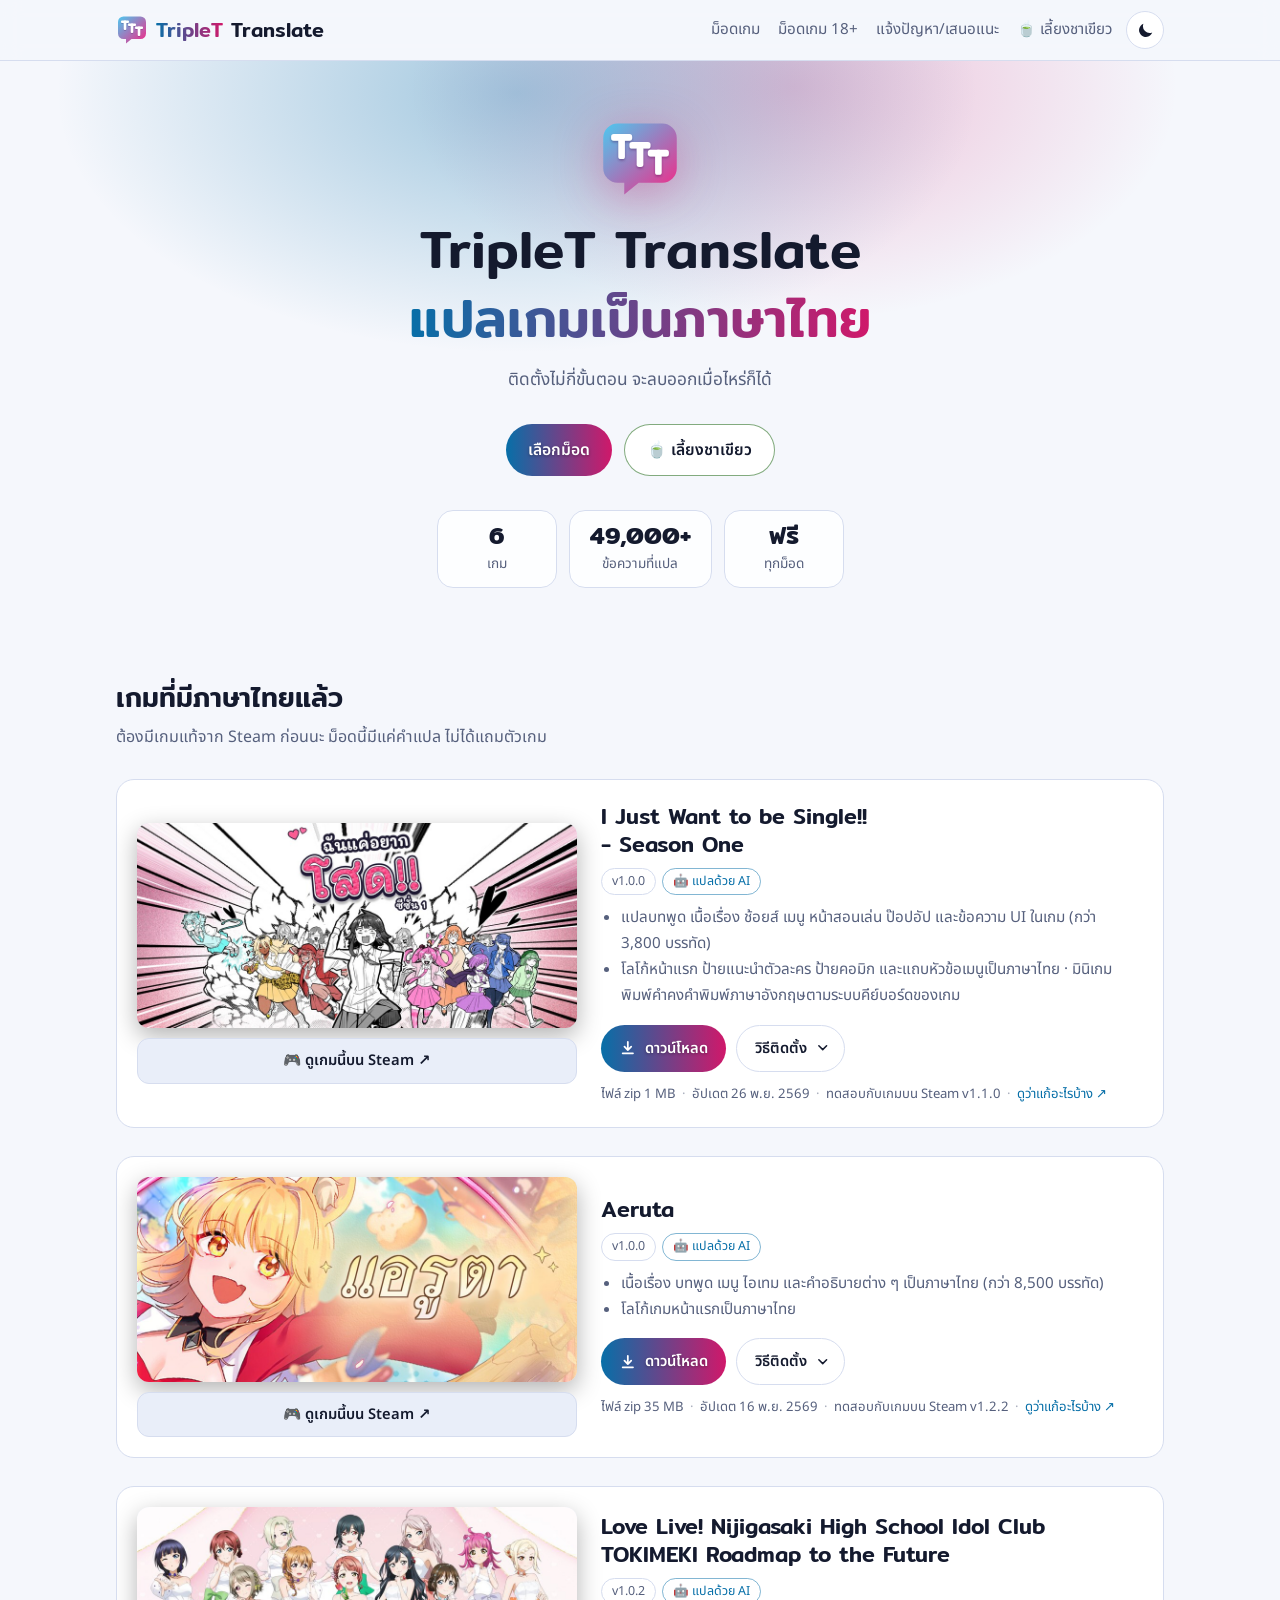
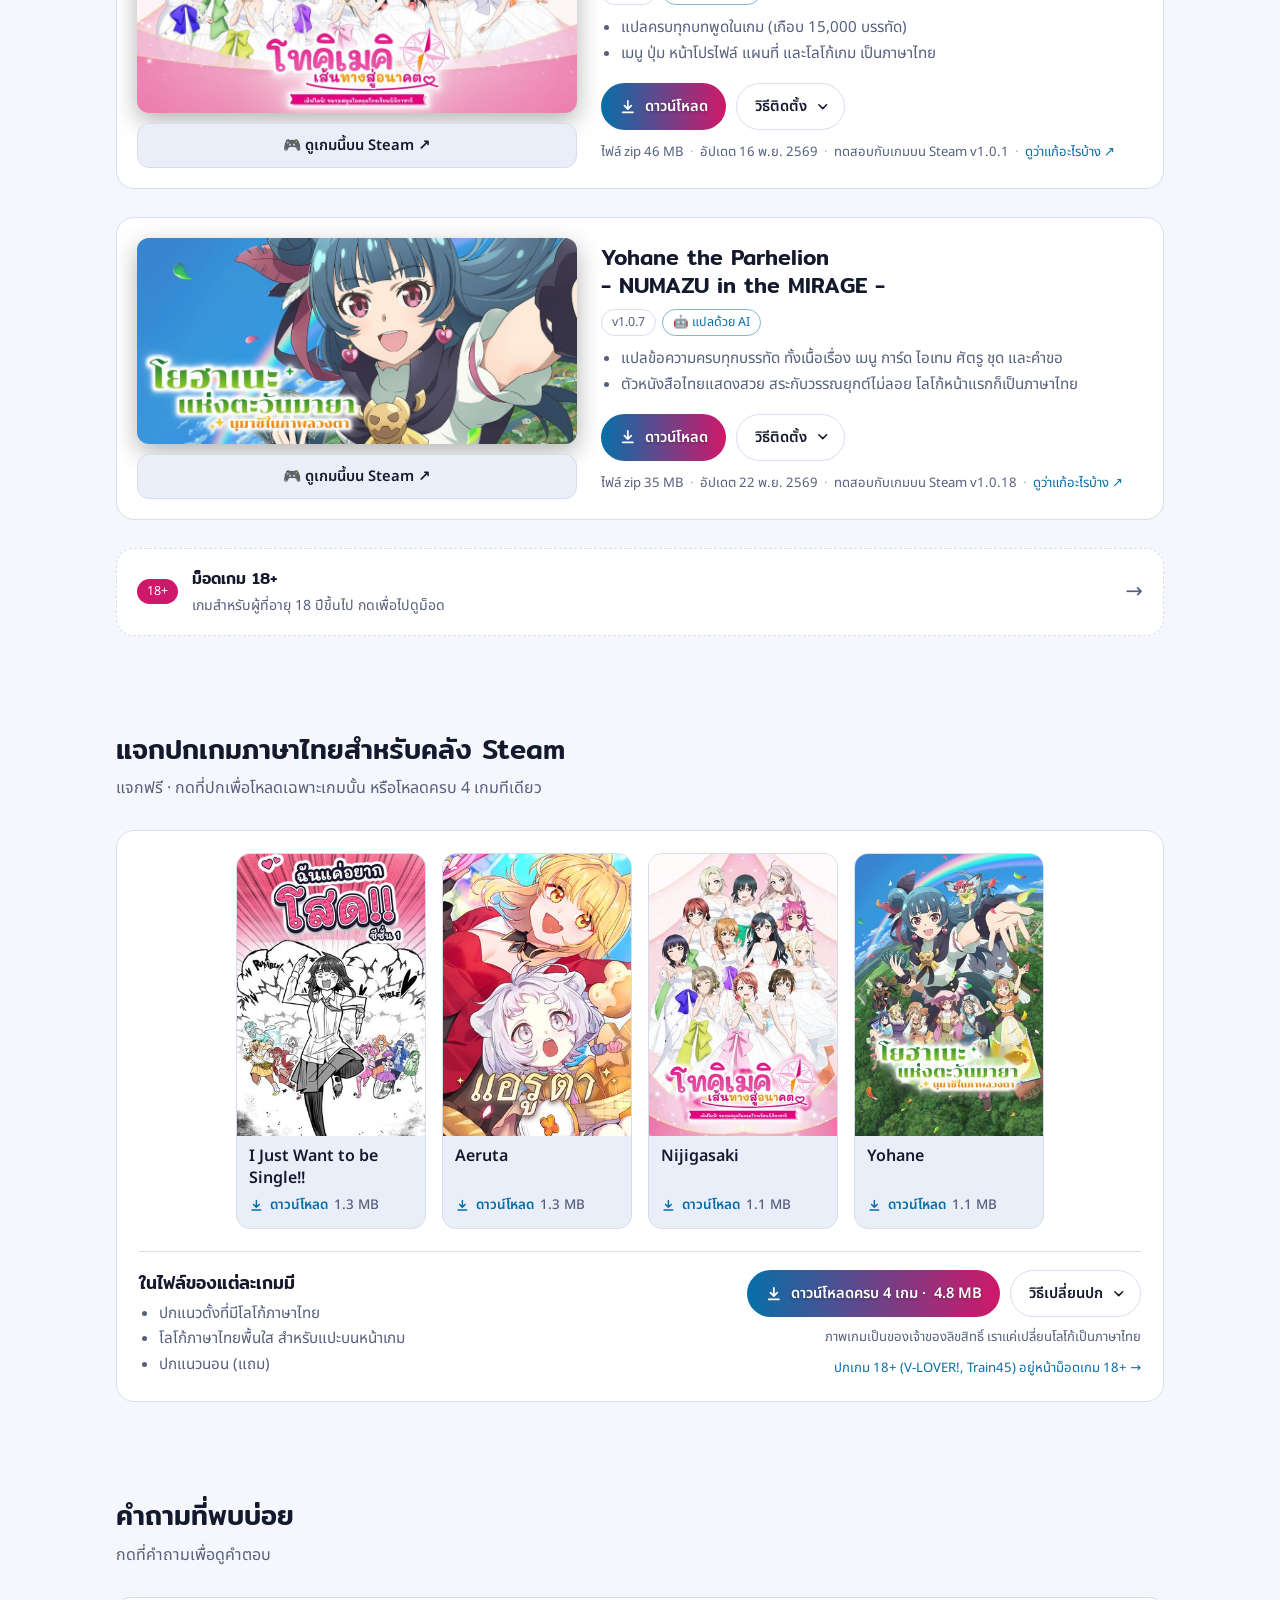
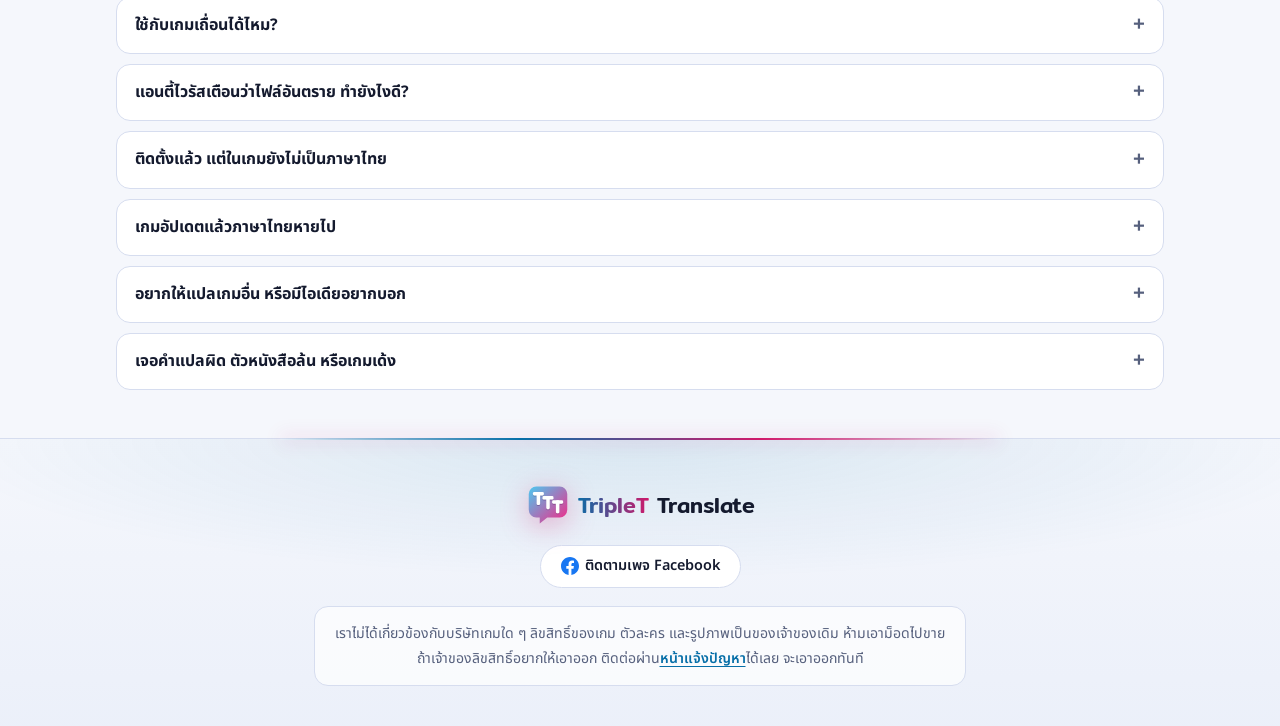
==== commit 01bef536: "Final site polish: SEO meta, stats fallback, active nav highlight, adult spacing, eager first cover" ====
--- a/index.html
+++ b/index.html
@@ -5,7 +5,7 @@
 <meta name="viewport" content="width=device-width, initial-scale=1">
 <title>TripleT Translate</title>
 <meta name="google-site-verification" content="Jg-V40jwx5koj7jmOeaeyQnu1Qo_33CfmXrk3PlsS3E">
-<meta name="description" content="ม็อดภาษาไทยแจกฟรี สำหรับ I Just Want to be Single!!, Aeruta, Love Live! Nijigasaki TOKIMEKI Roadmap to the Future, Yohane the Parhelion - NUMAZU in the MIRAGE - และ Train45 ติดตั้งไม่กี่ขั้นตอน">
+<meta name="description" content="ม็อดภาษาไทยแจกฟรี สำหรับ I Just Want to be Single!!, Aeruta, Love Live! Nijigasaki TOKIMEKI Roadmap to the Future, Yohane the Parhelion - NUMAZU in the MIRAGE -, V-LOVER! และ Train45 ติดตั้งไม่กี่ขั้นตอน">
 <link rel="preconnect" href="https://fonts.googleapis.com">
 <link rel="preconnect" href="https://fonts.gstatic.com" crossorigin>
 <link href="https://fonts.googleapis.com/css2?family=Mitr:wght@400;500;600&family=Noto+Sans+Thai:wght@400;500;700&display=swap" rel="stylesheet">
@@ -26,7 +26,7 @@
 <meta property="og:image:height" content="630">
 <meta property="og:image:alt" content="TripleT Translate แปลเกมเป็นภาษาไทย">
 <meta name="twitter:card" content="summary_large_image">
-<link rel="stylesheet" href="assets/style.css?v=2345d33b">
+<link rel="stylesheet" href="assets/style.css?v=c3ebde34">
 </head>
 <body>
 <header class="top">
@@ -54,8 +54,8 @@
         <a class="btn tea" href="donate.html">🍵 เลี้ยงชาเขียว</a>
       </div>
       <ul class="stats">
-        <li><b data-count="3" data-stat="games">3</b><span>เกม</span></li>
-        <li><b data-count="28000" data-plus="1" data-stat="lines">28,000+</b><span>ข้อความที่แปล</span></li>
+        <li><b data-count="6" data-stat="games">6</b><span>เกม</span></li>
+        <li><b data-count="49000" data-plus="1" data-stat="lines">49,000+</b><span>ข้อความที่แปล</span></li>
         <li><b>ฟรี</b><span>ทุกม็อด</span></li>
       </ul>
     </div>
@@ -71,7 +71,7 @@
         <article class="mod" id="ijwtbs">
           <div class="top">
             <div class="side">
-              <div class="shot"><img src="assets/cover-ijwtbs.jpg?v=14ad1c2d" alt="ภาพปกเกม I Just Want to be Single!! - Season One" width="460" height="215" loading="lazy"></div>
+              <div class="shot"><img src="assets/cover-ijwtbs.jpg?v=14ad1c2d" alt="ภาพปกเกม I Just Want to be Single!! - Season One" width="460" height="215" fetchpriority="high"></div>
               <a class="store" data-store="ijwtbs" href="#" target="_blank" rel="noopener">🎮 ดูเกมนี้บน Steam ↗</a>
             </div>
             <div class="body">
@@ -351,6 +351,6 @@
 </footer>
 
 <script src="assets/config.js?v=e06810ff"></script>
-<script src="assets/main.js?v=daef0253"></script>
+<script src="assets/main.js?v=a0fcc8d6"></script>
 </body>
 </html>
--- a/assets/style.css
+++ b/assets/style.css
@@ -1,15 +1,18 @@
 :root {
+  color-scheme: dark;
   --bg: #0b1020; --bg2: #11182e; --card: #151d36; --line: #263157;
   --text: #e8ecf8; --muted: #9aa6c8; --accent: #4cc9f0; --accent2: #f72585; --tea: #7bc96f; --ok: #38d39f; --warn: #ffb703;
   --radius: 18px;
 }
 @media (prefers-color-scheme: light) {
   :root:not([data-theme="dark"]) {
+    color-scheme: light;
     --bg: #f5f7fc; --bg2: #e9eef9; --card: #ffffff; --line: #d6ddef;
     --text: #141a2e; --muted: #56607d; --accent: #076fa8; --accent2: #d0186a; --tea: #2f7428; --ok: #11785a; --warn: #8a5d00;
   }
 }
 :root[data-theme="light"] {
+  color-scheme: light;
   --bg: #f5f7fc; --bg2: #e9eef9; --card: #ffffff; --line: #d6ddef;
   --text: #141a2e; --muted: #56607d; --accent: #076fa8; --accent2: #d0186a; --tea: #2f7428; --ok: #11785a; --warn: #8a5d00;
 }
@@ -35,6 +38,7 @@
 nav { display: flex; align-items: center; }
 nav a { color: var(--muted); text-decoration: none; margin-left: 18px; font-size: .95rem; white-space: nowrap; }
 nav a:hover { color: var(--text); }
+nav a[aria-current="page"] { color: var(--text); font-weight: 600; }
 @media (max-width: 640px) { nav a.hide-sm, nav .long { display: none; } nav a { margin-left: 12px; } .brand { font-size: 1.05rem; gap: 6px; } .brand img { width: 28px; height: 28px; } .toggle { margin-left: 10px; } }
 /* phones (up to ~460px, e.g. 390/414/430 iPhones): logo only in the header so the nav still fits */
 @media (max-width: 459px) { header.top .brand { font-size: 0; gap: 0; } header.top .brand img { width: 30px; height: 30px; } }
@@ -228,17 +232,25 @@
   border: 1px solid var(--line); border-radius: 24px; padding: 32px; display: grid; grid-template-columns: 1fr auto; gap: 28px; align-items: center; }
 @media (max-width: 760px) { .support { grid-template-columns: 1fr; padding: 24px; } }
 .support h2 { margin-top: 0; }
-.support.donate { grid-template-columns: 1fr; gap: 16px; }
-.support.donate > p { margin: 0; }
-/* two identical QR cards: colored title bar, square QR, account name */
+.support.donate { grid-template-columns: 1fr; gap: 20px; }
+.support.donate > p { margin: 0; text-align: center; }
+/* three identical cards: colored title bar, square QR / bank box, account name, action button */
 .qr-grid { display: grid; grid-template-columns: repeat(auto-fit, 260px); gap: 24px; justify-content: center; }
 @media (max-width: 420px) { .qr-grid { grid-template-columns: minmax(0, 280px); } }
-.qr-card { margin: 0; background: #fff; border-radius: 18px; overflow: hidden; box-shadow: 0 10px 28px rgba(0,0,0,.28); text-align: center; color: #1b2233; }
+.qr-card { margin: 0; display: flex; flex-direction: column; background: #fff; border-radius: 18px; overflow: hidden; box-shadow: 0 10px 28px rgba(0,0,0,.28); text-align: center; color: #1b2233; }
 .qr-head { color: #fff; padding: 12px 14px 10px; display: grid; gap: 0; line-height: 1.35; }
 .qr-head b { font-family: "Mitr", sans-serif; font-weight: 500; font-size: 1.15rem; }
-.qr-head small { opacity: .85; font-size: .82rem; }
-.qr-card img { width: 100%; height: auto; aspect-ratio: 1; display: block; padding: 14px 14px 4px; }
-.qr-card figcaption { font-weight: 700; padding: 0 12px 14px; font-size: .98rem; }
+.qr-head small { opacity: .88; font-size: .82rem; }
+.qr-card > img { width: 100%; height: auto; aspect-ratio: 1; display: block; padding: 14px; object-fit: contain; }
+.qr-card figcaption { margin-top: auto; font-weight: 700; padding: 0 12px 10px; font-size: .98rem; }
+.qr-act {
+  margin: 0 14px 14px; display: inline-flex; align-items: center; justify-content: center; gap: 7px;
+  border: 0; border-radius: 999px; padding: 9px 16px; cursor: pointer; font: inherit; font-weight: 600; font-size: .9rem;
+  color: #fff; background: var(--c, var(--accent)); text-decoration: none; transition: transform .15s, filter .15s;
+}
+.qr-act:hover { transform: translateY(-1px); filter: brightness(1.08); }
+.qr-act .ico { width: 1.05em; height: 1.05em; flex: none; fill: none; stroke: currentColor; stroke-width: 2.2; stroke-linecap: round; stroke-linejoin: round; }
+.donate-note { margin-top: 16px; text-align: center; }
 
 /* FAQ: click a question to open it */
 .faq { display: grid; gap: 10px; }
@@ -253,8 +265,8 @@
 .faq details[open]:not(.closing) summary::after { content: "−"; }
 .faq details p { margin: 0 0 16px; color: var(--muted); }
 
-/* donate page */
-.page-head { padding: 48px 0 8px; }
+/* donate & report page header (keep .wrap's 16px side padding on mobile) */
+.page-head { padding: 40px 16px 8px; }
 .page-head h1 { font-size: clamp(1.7rem, 4vw, 2.4rem); margin: 0 0 8px; }
 .page-head p { color: var(--muted); margin: 0; }
 
@@ -319,7 +331,8 @@
   width: 100%; font: inherit; color: var(--text); background: var(--bg2); border: 1px solid var(--line);
   border-radius: 12px; padding: 10px 12px;
 }
-.form textarea { min-height: 110px; resize: vertical; }
+.form textarea { min-height: 84px; resize: vertical; }
+.form textarea#idea { min-height: 110px; }
 .form input:focus, .form select:focus, .form textarea:focus { outline: 2px solid color-mix(in srgb, var(--accent) 60%, transparent); border-color: transparent; }
 .row2 { display: grid; grid-template-columns: 1fr 1fr; gap: 18px; }
 @media (max-width: 640px) { .row2 { grid-template-columns: 1fr; } }
@@ -333,22 +346,18 @@
 .msg:empty { display: none; }
 .form > .hint { margin: -8px 0 0; color: var(--muted); font-size: .88rem; }
 .msg.err { color: var(--accent2); }
+.msg a { color: var(--accent); font-weight: 600; text-underline-offset: 3px; }
 .tips { color: var(--muted); font-size: .93rem; margin: 0; padding-left: 20px; }
 
-/* bank account card (same size as the QR cards) */
+/* bank account card (exact same square body size as the QR cards) */
 .bank-body {
-  aspect-ratio: 1; margin: 14px 14px 4px; border-radius: 12px; background: #f3f6f4;
-  display: flex; flex-direction: column; align-items: center; justify-content: center; gap: 6px; padding: 10px;
+  aspect-ratio: 1; margin: 14px; border-radius: 12px; background: #f3f6f4;
+  display: flex; flex-direction: column; align-items: center; justify-content: center; gap: 8px; padding: 12px;
 }
 .bank-icon { font-size: 2.6rem; line-height: 1; }
-.qr-card img.bank-logo { width: 64px; height: 64px; padding: 0; border-radius: 50%; box-shadow: 0 2px 8px rgba(0,0,0,.12); }
-.bank-body small { color: #5b6573; font-size: .85rem; }
-.bank-no { font-family: "Mitr", sans-serif; font-weight: 600; font-size: 1.5rem; letter-spacing: .03em; color: #10331f; font-variant-numeric: tabular-nums; }
-.bank-copy {
-  margin-top: 6px; border: 0; border-radius: 999px; padding: 8px 16px; cursor: pointer; font: inherit; font-weight: 600; font-size: .9rem;
-  color: #fff; background: #00a650; transition: transform .15s, filter .15s;
-}
-.bank-copy:hover { transform: translateY(-1px); filter: brightness(1.08); }
+.qr-card img.bank-logo { width: 72px; height: 72px; padding: 0; border-radius: 50%; box-shadow: 0 2px 10px rgba(0,0,0,.12); }
+.bank-body small { color: #5b6573; font-size: .86rem; }
+.bank-no { font-family: "Mitr", sans-serif; font-weight: 600; font-size: 1.52rem; letter-spacing: .03em; color: #10331f; font-variant-numeric: tabular-nums; }
 
 /* report page: bug / idea switch */
 .mode { display: grid; grid-template-columns: 1fr 1fr; gap: 6px; padding: 5px; border-radius: 14px; background: var(--bg2); border: 1px solid var(--line); }
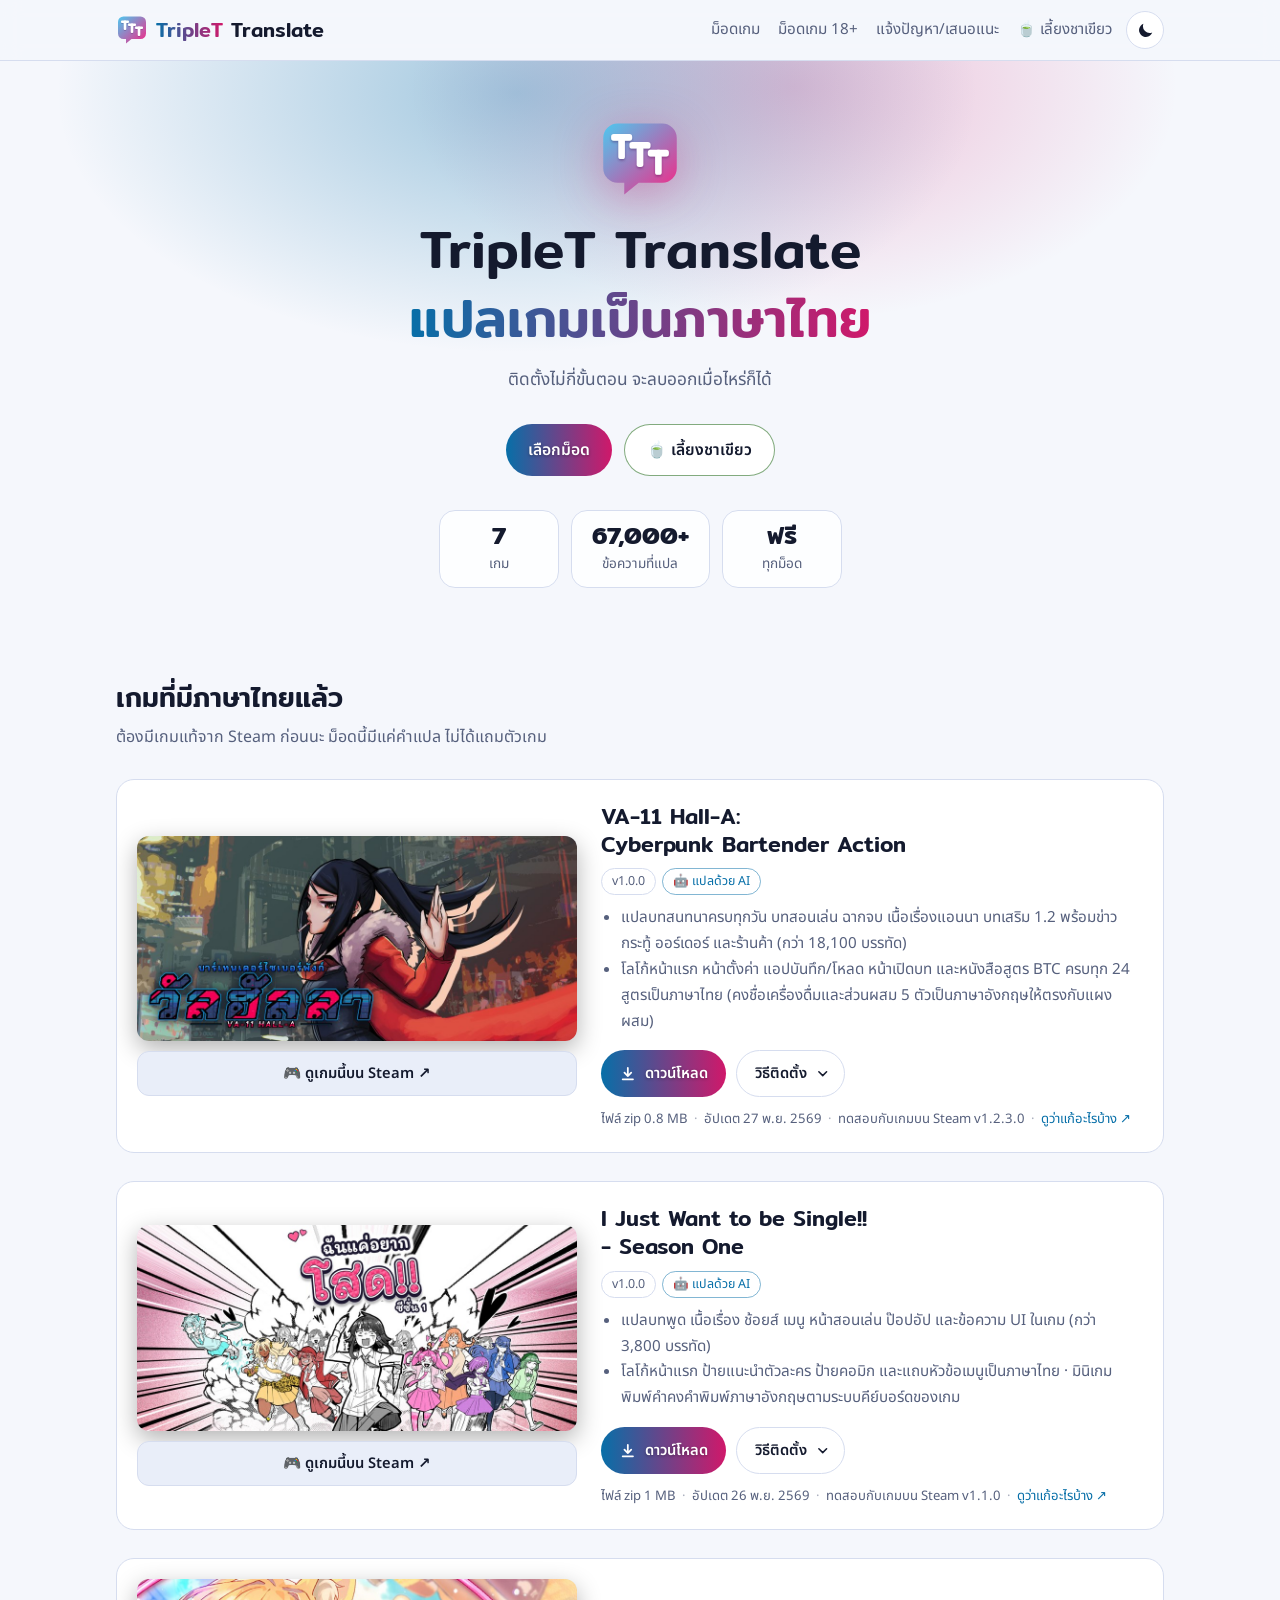
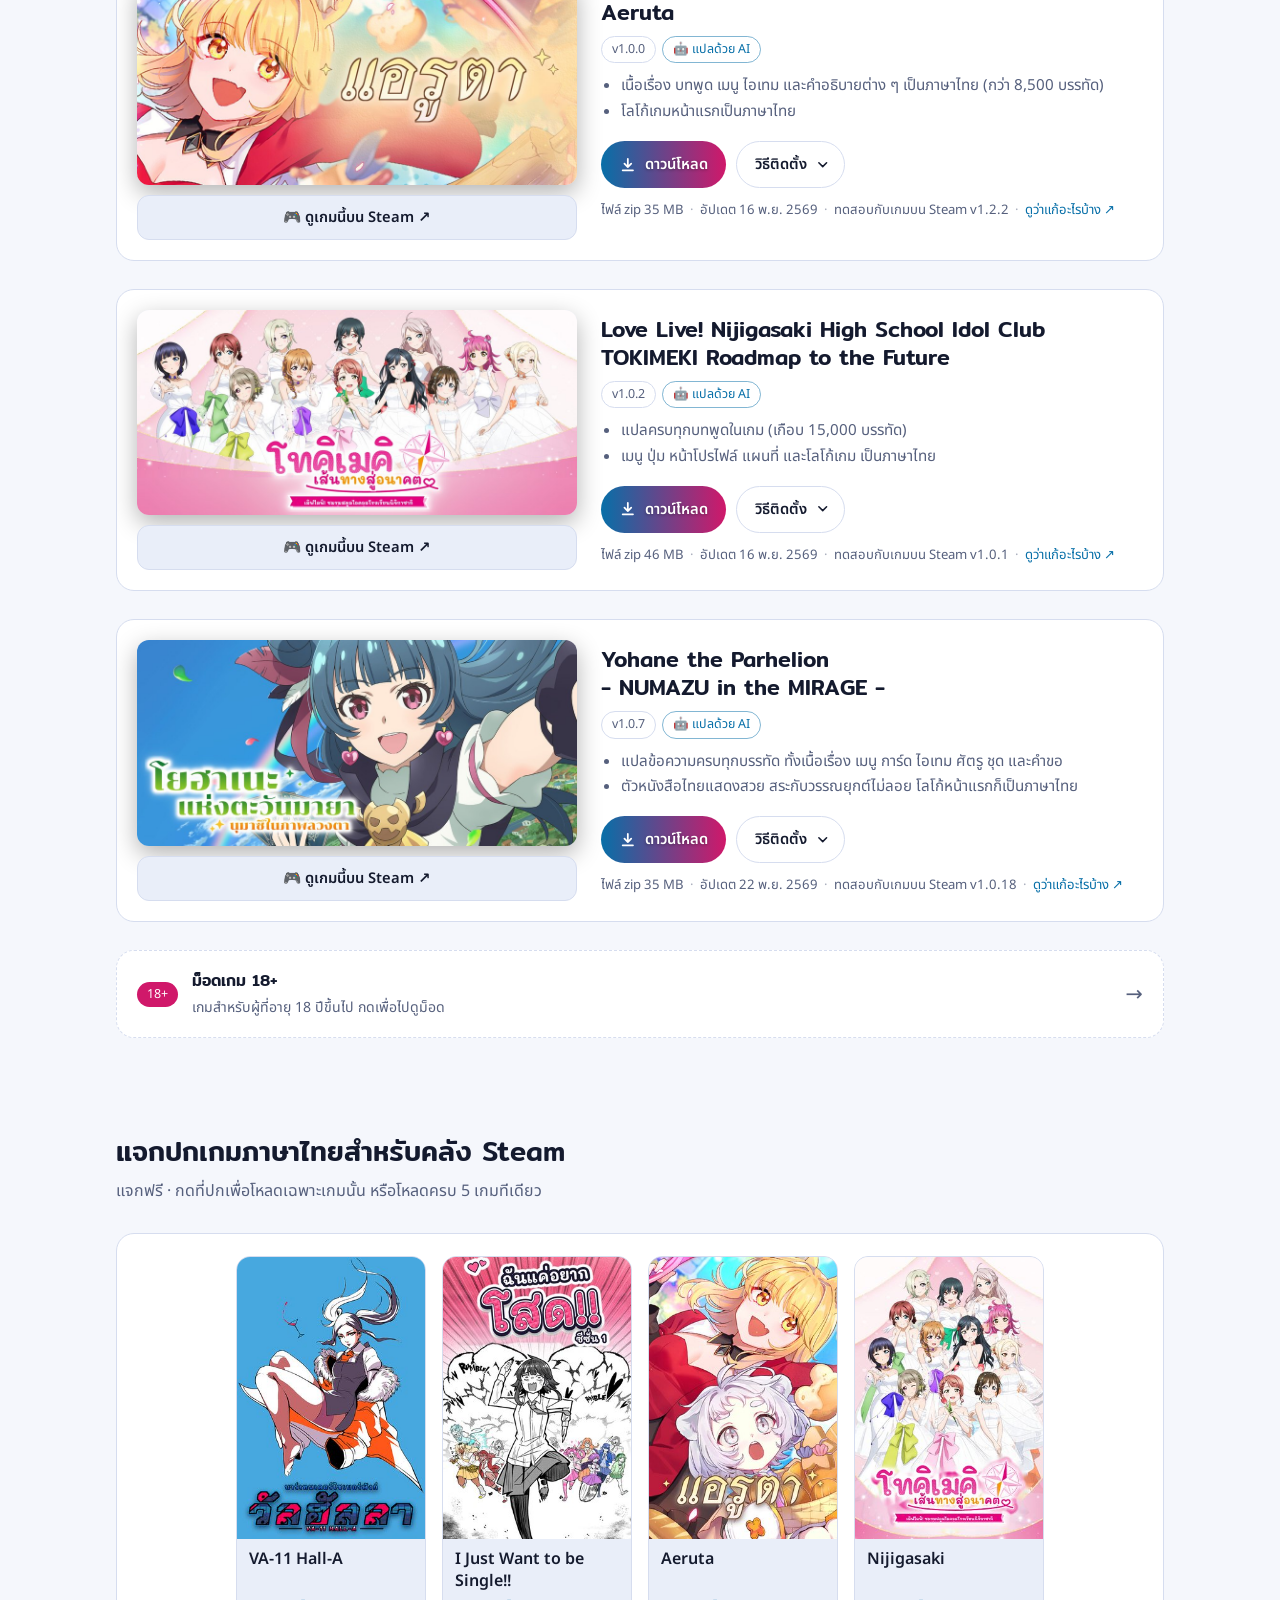
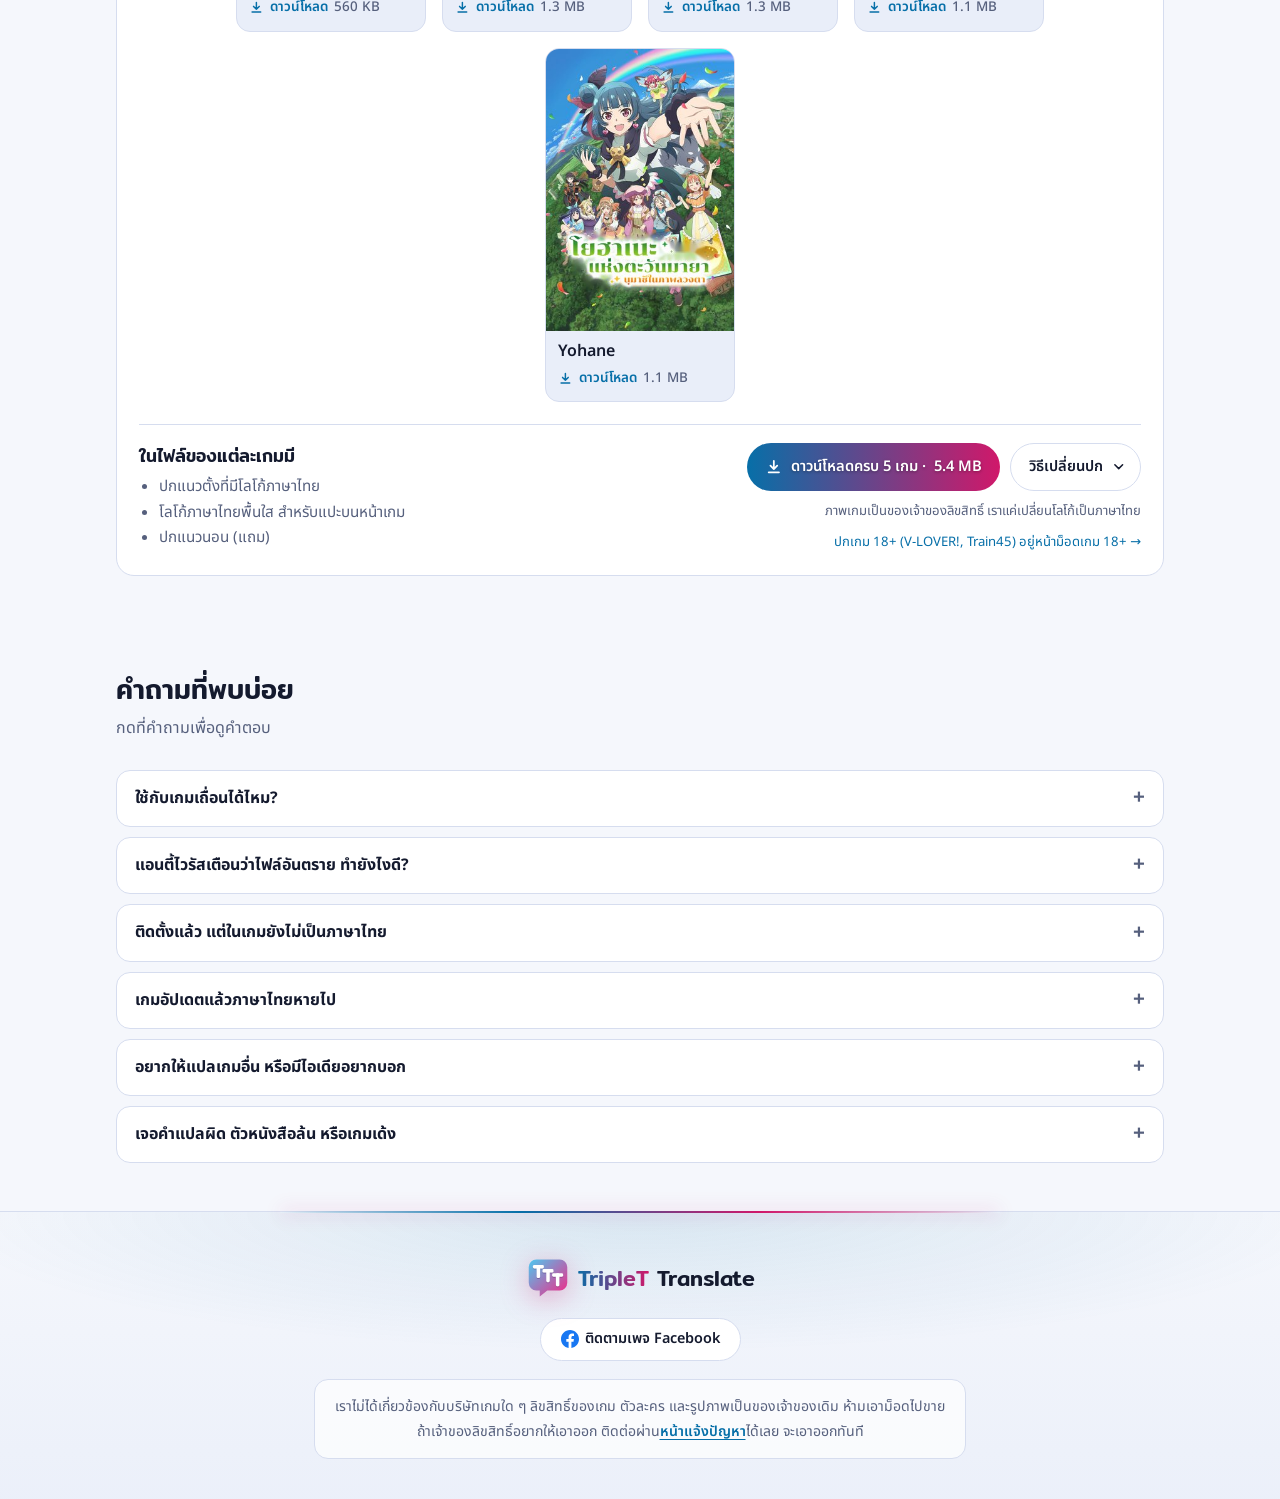
==== commit b2ccb760: "Add VA-11 Hall-A Thai mod v1.0.0 and Steam cover" ====
--- a/index.html
+++ b/index.html
@@ -5,7 +5,7 @@
 <meta name="viewport" content="width=device-width, initial-scale=1">
 <title>TripleT Translate</title>
 <meta name="google-site-verification" content="Jg-V40jwx5koj7jmOeaeyQnu1Qo_33CfmXrk3PlsS3E">
-<meta name="description" content="ม็อดภาษาไทยแจกฟรี สำหรับ I Just Want to be Single!!, Aeruta, Love Live! Nijigasaki TOKIMEKI Roadmap to the Future, Yohane the Parhelion - NUMAZU in the MIRAGE -, V-LOVER! และ Train45 ติดตั้งไม่กี่ขั้นตอน">
+<meta name="description" content="ม็อดภาษาไทยแจกฟรี สำหรับ VA-11 Hall-A, I Just Want to be Single!!, Aeruta, Love Live! Nijigasaki TOKIMEKI Roadmap to the Future, Yohane the Parhelion - NUMAZU in the MIRAGE -, V-LOVER! และ Train45 ติดตั้งไม่กี่ขั้นตอน">
 <link rel="preconnect" href="https://fonts.googleapis.com">
 <link rel="preconnect" href="https://fonts.gstatic.com" crossorigin>
 <link href="https://fonts.googleapis.com/css2?family=Mitr:wght@400;500;600&family=Noto+Sans+Thai:wght@400;500;700&display=swap" rel="stylesheet">
@@ -54,8 +54,8 @@
         <a class="btn tea" href="donate.html">🍵 เลี้ยงชาเขียว</a>
       </div>
       <ul class="stats">
-        <li><b data-count="6" data-stat="games">6</b><span>เกม</span></li>
-        <li><b data-count="49000" data-plus="1" data-stat="lines">49,000+</b><span>ข้อความที่แปล</span></li>
+        <li><b data-count="7" data-stat="games">7</b><span>เกม</span></li>
+        <li><b data-count="67000" data-plus="1" data-stat="lines">67,000+</b><span>ข้อความที่แปล</span></li>
         <li><b>ฟรี</b><span>ทุกม็อด</span></li>
       </ul>
     </div>
@@ -68,10 +68,45 @@
       <div class="mods">
 
 
+        <article class="mod" id="va11halla">
+          <div class="top">
+            <div class="side">
+              <div class="shot"><img src="assets/cover-va11halla.jpg?v=9228ef05" alt="ภาพปกเกม VA-11 Hall-A: Cyberpunk Bartender Action" width="460" height="215" fetchpriority="high"></div>
+              <a class="store" data-store="va11halla" href="#" target="_blank" rel="noopener">🎮 ดูเกมนี้บน Steam ↗</a>
+            </div>
+            <div class="body">
+              <h3>VA-11 Hall-A:<br>Cyberpunk Bartender Action</h3>
+              <div class="badges">
+                <span class="badge" data-ver="va11halla"></span>
+                <span class="badge ai">🤖 แปลด้วย AI</span>
+              </div>
+              <ul>
+                <li>แปลบทสนทนาครบทุกวัน บทสอนเล่น ฉากจบ เนื้อเรื่องแอนนา บทเสริม 1.2 พร้อมข่าว กระทู้ ออร์เดอร์ และร้านค้า (กว่า 18,100 บรรทัด)</li>
+                <li>โลโก้หน้าแรก หน้าตั้งค่า แอปบันทึก/โหลด หน้าเปิดบท และหนังสือสูตร BTC ครบทุก 24 สูตรเป็นภาษาไทย (คงชื่อเครื่องดื่มและส่วนผสม 5 ตัวเป็นภาษาอังกฤษให้ตรงกับแผงผสม)</li>
+              </ul>
+              <div class="actions">
+                <a class="btn primary" data-dl="va11halla" href="#"><svg class="ico" viewBox="0 0 24 24" aria-hidden="true"><path d="M12 4v11m0 0-4.6-4.6M12 15l4.6-4.6M5 19.5h14"/></svg>ดาวน์โหลด</a>
+                <button class="btn" type="button" data-open="guide-va11halla">วิธีติดตั้ง<svg class="ico chev" viewBox="0 0 24 24" aria-hidden="true"><path d="m6 9 6 6 6-6"/></svg></button>
+              </div>
+              <p class="dl-meta" data-meta="va11halla"></p>
+            </div>
+          </div>
+          <details class="guide" id="guide-va11halla">
+            <summary class="sr-only">วิธีติดตั้ง</summary>
+            <ol class="steps">
+              <li>กดปุ่ม <b>ดาวน์โหลด</b> ด้านบน จะได้ไฟล์ zip มา 1 ไฟล์</li>
+              <li>แตกไฟล์ zip ทั้งหมดไว้ที่ไหนก็ได้ (จะได้โฟลเดอร์ <code>VA11HallA_ThaiMod</code>) และปิดเกม VA-11 Hall-A ถ้าเปิดอยู่</li>
+              <li>ดับเบิลคลิกไฟล์ <code>install.bat</code> ข้างในโฟลเดอร์ <code>VA11HallA_ThaiMod</code> — ตัวติดตั้งจะหาโฟลเดอร์เกมบน Steam สำรองไฟล์เดิม และติดตั้งภาษาไทยให้อัตโนมัติภายในไม่กี่วินาที</li>
+              <li>เข้าเกมผ่าน Steam ตามปกติ (เลือกภาษา <b>English</b> หากเกมถามภาษา) ตัวเกมจะกลายเป็นภาษาไทยทั้งหมด 🎉</li>
+            </ol>
+            <p class="note uninstall">อยากเอาม็อดออก: ปิดเกมแล้วดับเบิลคลิก <code>uninstall.bat</code> ในโฟลเดอร์ <code>VA11HallA_ThaiMod</code> เพื่อคืนไฟล์เดิม (หรือกด Verify integrity บน Steam)</p>
+          </details>
+        </article>
+
         <article class="mod" id="ijwtbs">
           <div class="top">
             <div class="side">
-              <div class="shot"><img src="assets/cover-ijwtbs.jpg?v=14ad1c2d" alt="ภาพปกเกม I Just Want to be Single!! - Season One" width="460" height="215" fetchpriority="high"></div>
+              <div class="shot"><img src="assets/cover-ijwtbs.jpg?v=14ad1c2d" alt="ภาพปกเกม I Just Want to be Single!! - Season One" width="460" height="215" loading="lazy"></div>
               <a class="store" data-store="ijwtbs" href="#" target="_blank" rel="noopener">🎮 ดูเกมนี้บน Steam ↗</a>
             </div>
             <div class="body">
@@ -239,11 +274,16 @@
   <section id="covers">
     <div class="wrap">
       <h2>แจกปกเกมภาษาไทยสำหรับคลัง Steam</h2>
-      <p class="lead">แจกฟรี · กดที่ปกเพื่อโหลดเฉพาะเกมนั้น หรือโหลดครบ 4 เกมทีเดียว</p>
+      <p class="lead">แจกฟรี · กดที่ปกเพื่อโหลดเฉพาะเกมนั้น หรือโหลดครบ 5 เกมทีเดียว</p>
       <div class="mods">
         <article class="mod covers" id="steam-covers">
           <div class="covers-layout wide">
-            <div class="cover-grid" style="--n: 4">
+            <div class="cover-grid" style="--n: 5">
+              <a class="cover-pick" href="https://github.com/OIL333/thai-mods/releases/download/steam-covers-v1.0/Thai-Steam-Cover-VA11HallA.zip" title="โหลดปกภาษาไทยของ VA-11 Hall-A: Cyberpunk Bartender Action">
+                <span class="art"><img src="assets/steamcover-va11halla.jpg?v=83ef3d8e" alt="ปก VA-11 Hall-A: Cyberpunk Bartender Action ภาษาไทย" width="300" height="450" loading="lazy"></span>
+                <span class="name">VA-11 Hall-A</span>
+                <span class="get"><svg class="ico" viewBox="0 0 24 24" aria-hidden="true"><path d="M12 4v11m0 0-4.6-4.6M12 15l4.6-4.6M5 19.5h14"/></svg>ดาวน์โหลด<span class="size">560 KB</span></span>
+              </a>
               <a class="cover-pick" href="https://github.com/OIL333/thai-mods/releases/download/steam-covers-v1.0/Thai-Steam-Cover-IJWTBS.zip" title="โหลดปกภาษาไทยของ I Just Want to be Single!! - Season One">
                 <span class="art"><img src="assets/steamcover-ijwtbs.jpg?v=7cfe033d" alt="ปก I Just Want to be Single!! - Season One ภาษาไทย" width="300" height="450" loading="lazy"></span>
                 <span class="name">I Just Want to be Single!!</span>
@@ -276,7 +316,7 @@
               </div>
               <div class="covers-cta">
                 <div class="actions">
-                  <a class="btn primary" href="https://github.com/OIL333/thai-mods/releases/download/steam-covers-v1.0/Thai-Steam-Covers-General.zip"><svg class="ico" viewBox="0 0 24 24" aria-hidden="true"><path d="M12 4v11m0 0-4.6-4.6M12 15l4.6-4.6M5 19.5h14"/></svg>ดาวน์โหลดครบ 4 เกม · <span data-cover-size>4.8 MB</span></a>
+                  <a class="btn primary" href="https://github.com/OIL333/thai-mods/releases/download/steam-covers-v1.0/Thai-Steam-Covers-General.zip"><svg class="ico" viewBox="0 0 24 24" aria-hidden="true"><path d="M12 4v11m0 0-4.6-4.6M12 15l4.6-4.6M5 19.5h14"/></svg>ดาวน์โหลดครบ 5 เกม · <span data-cover-size>5.4 MB</span></a>
                   <button class="btn" type="button" data-open="guide-covers">วิธีเปลี่ยนปก<svg class="ico chev" viewBox="0 0 24 24" aria-hidden="true"><path d="m6 9 6 6 6-6"/></svg></button>
                 </div>
                 <p class="dl-meta">ภาพเกมเป็นของเจ้าของลิขสิทธิ์ เราแค่เปลี่ยนโลโก้เป็นภาษาไทย</p>
@@ -287,7 +327,7 @@
           <details class="guide" id="guide-covers">
             <summary class="sr-only">วิธีเปลี่ยนปก</summary>
             <ol class="steps">
-              <li>กดที่ปกของเกมที่ต้องการ (หรือ <b>ดาวน์โหลดครบ 4 เกม</b>) แล้วแตกไฟล์ zip จะได้โฟลเดอร์ของแต่ละเกม</li>
+              <li>กดที่ปกของเกมที่ต้องการ (หรือ <b>ดาวน์โหลดครบ 5 เกม</b>) แล้วแตกไฟล์ zip จะได้โฟลเดอร์ของแต่ละเกม</li>
               <li>เปิด Steam → <b>คลัง</b> → <b>คลิกขวาที่เกม</b> → <b>จัดการ</b> → <b>ตั้งค่าอาร์ตเวิร์กแบบกำหนดเอง</b> (Set custom artwork)
                 แล้วเลือกไฟล์ <code>cover_600x900.png</code> ของเกมนั้น</li>
               <li>อยากเปลี่ยนโลโก้บนหน้าเกมด้วย: เปิดหน้าเกมในคลัง → <b>คลิกขวาที่โลโก้</b> → <b>ตั้งค่าโลโก้แบบกำหนดเอง</b> (Set custom logo)
@@ -317,8 +357,8 @@
         <details>
           <summary>ติดตั้งแล้ว แต่ในเกมยังไม่เป็นภาษาไทย</summary>
           <ul class="fix">
-            <li><b>เช็กภาษาในเกม:</b> Train45 ให้เลือก "ภาษาไทย" ที่ Settings → Display → Language · I Just Want to be Single!! กดปุ่ม <code>ไทย</code> มุมขวาล่างเมนูหลัก · ส่วน Yohane, Nijigasaki, Aeruta และ V-LOVER! ให้ตั้งเป็น <b>English</b></li>
-            <li><b>เช็กที่วางไฟล์:</b> โฟลเดอร์ <code>BepInEx</code> กับไฟล์ <code>winhttp.dll</code> ต้องอยู่ข้าง ๆ ไฟล์ .exe ของเกม ไม่ใช่ในโฟลเดอร์ย่อย (Train45 ให้กด <code>install.bat</code> อีกรอบ · I Just Want to be Single!! ต้องมี <code>game\tl\thai</code>)</li>
+            <li><b>เช็กภาษาในเกม:</b> Train45 ให้เลือก "ภาษาไทย" ที่ Settings → Display → Language · I Just Want to be Single!! กดปุ่ม <code>ไทย</code> มุมขวาล่างเมนูหลัก · ส่วน VA-11 Hall-A, Yohane, Nijigasaki, Aeruta และ V-LOVER! ให้ตั้งเป็น <b>English</b></li>
+            <li><b>เช็กที่วางไฟล์:</b> โฟลเดอร์ <code>BepInEx</code> กับไฟล์ <code>winhttp.dll</code> ต้องอยู่ข้าง ๆ ไฟล์ .exe ของเกม ไม่ใช่ในโฟลเดอร์ย่อย (VA-11 Hall-A และ Train45 ให้กด <code>install.bat</code> อีกรอบ · I Just Want to be Single!! ต้องมี <code>game\tl\thai</code>)</li>
             <li><b>รอครั้งแรก:</b> Yohane, Nijigasaki, Aeruta และ V-LOVER! เปิดครั้งแรกจะช้า 1–3 นาที และต้องต่อเน็ตแค่ครั้งแรก หลังจากนั้นเล่นแบบไม่มีเน็ตได้</li>
             <li><b>แอนตี้ไวรัส:</b> ถ้ามันลบ <code>winhttp.dll</code> ไป ให้อนุญาตไฟล์นั้นแล้วติดตั้งใหม่</li>
           </ul>
@@ -350,7 +390,7 @@
   </div>
 </footer>
 
-<script src="assets/config.js?v=e06810ff"></script>
+<script src="assets/config.js?v=1c2ba6f9"></script>
 <script src="assets/main.js?v=a0fcc8d6"></script>
 </body>
 </html>
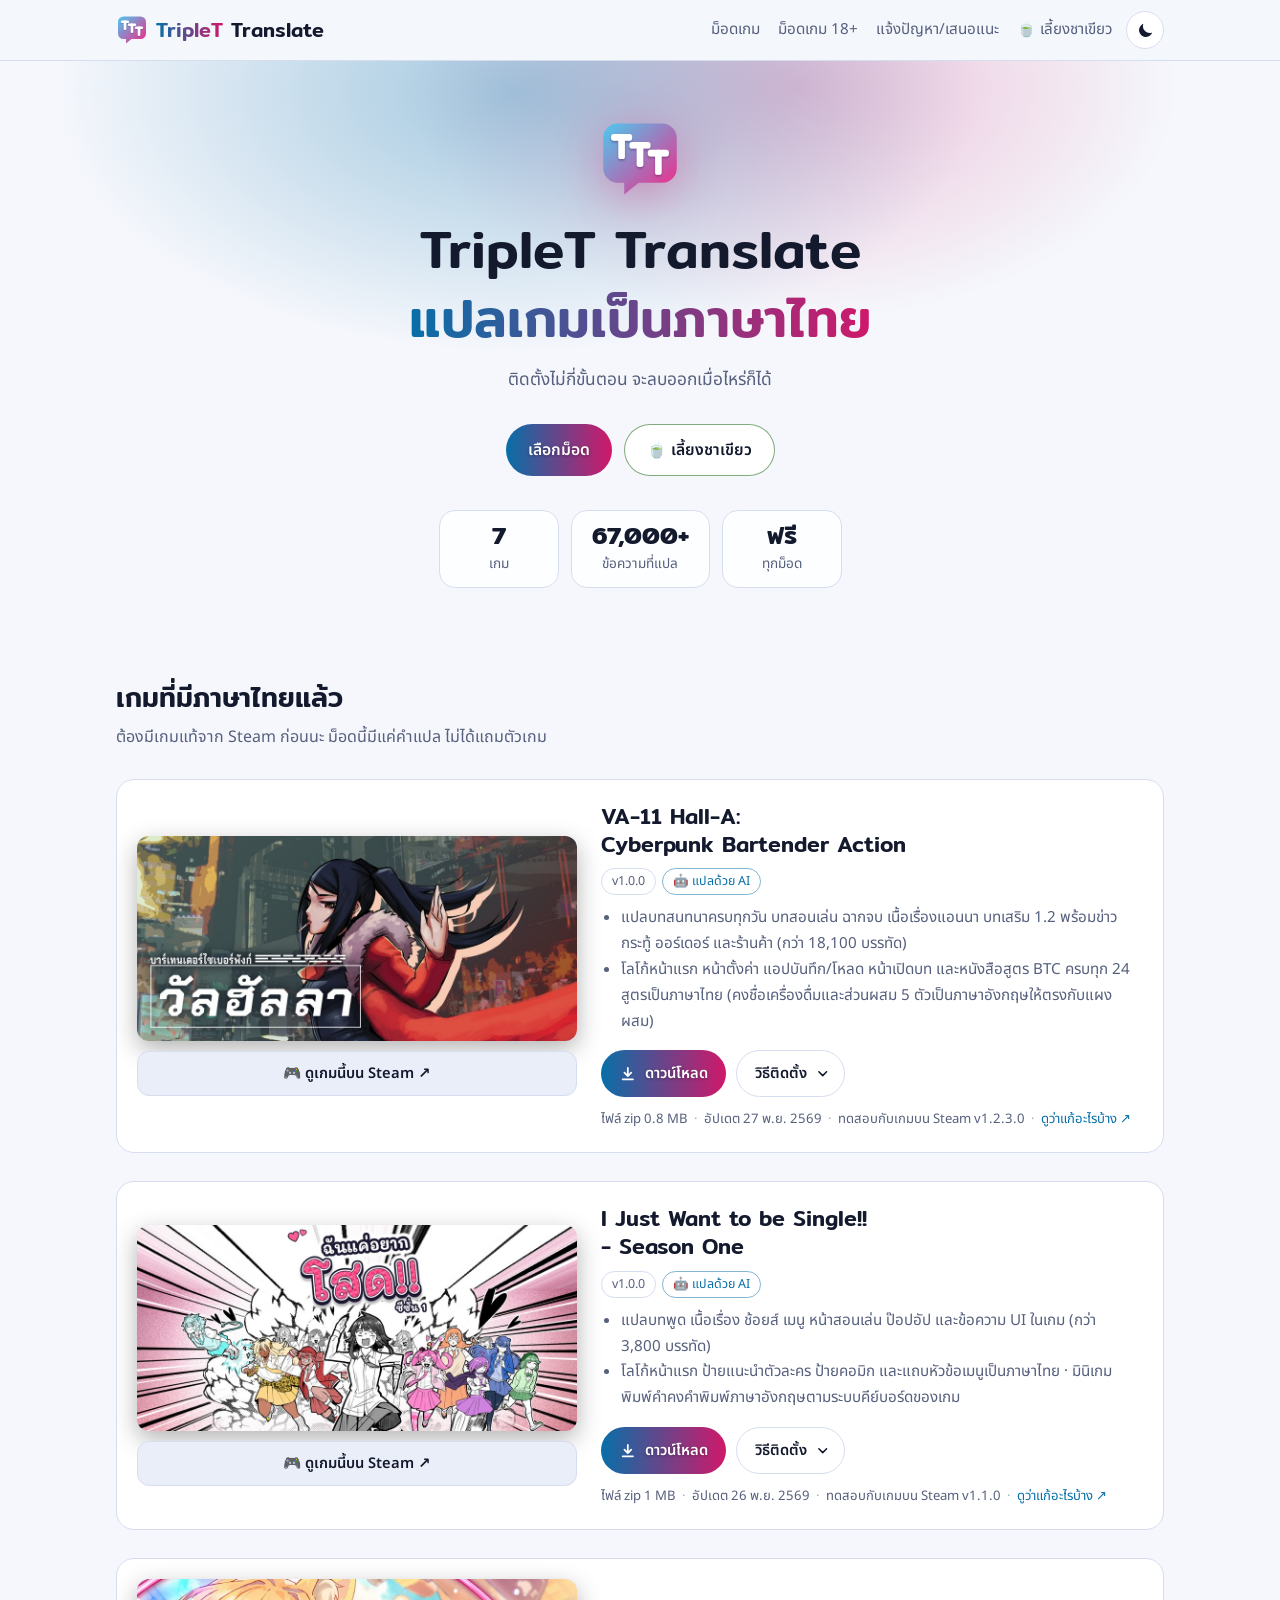
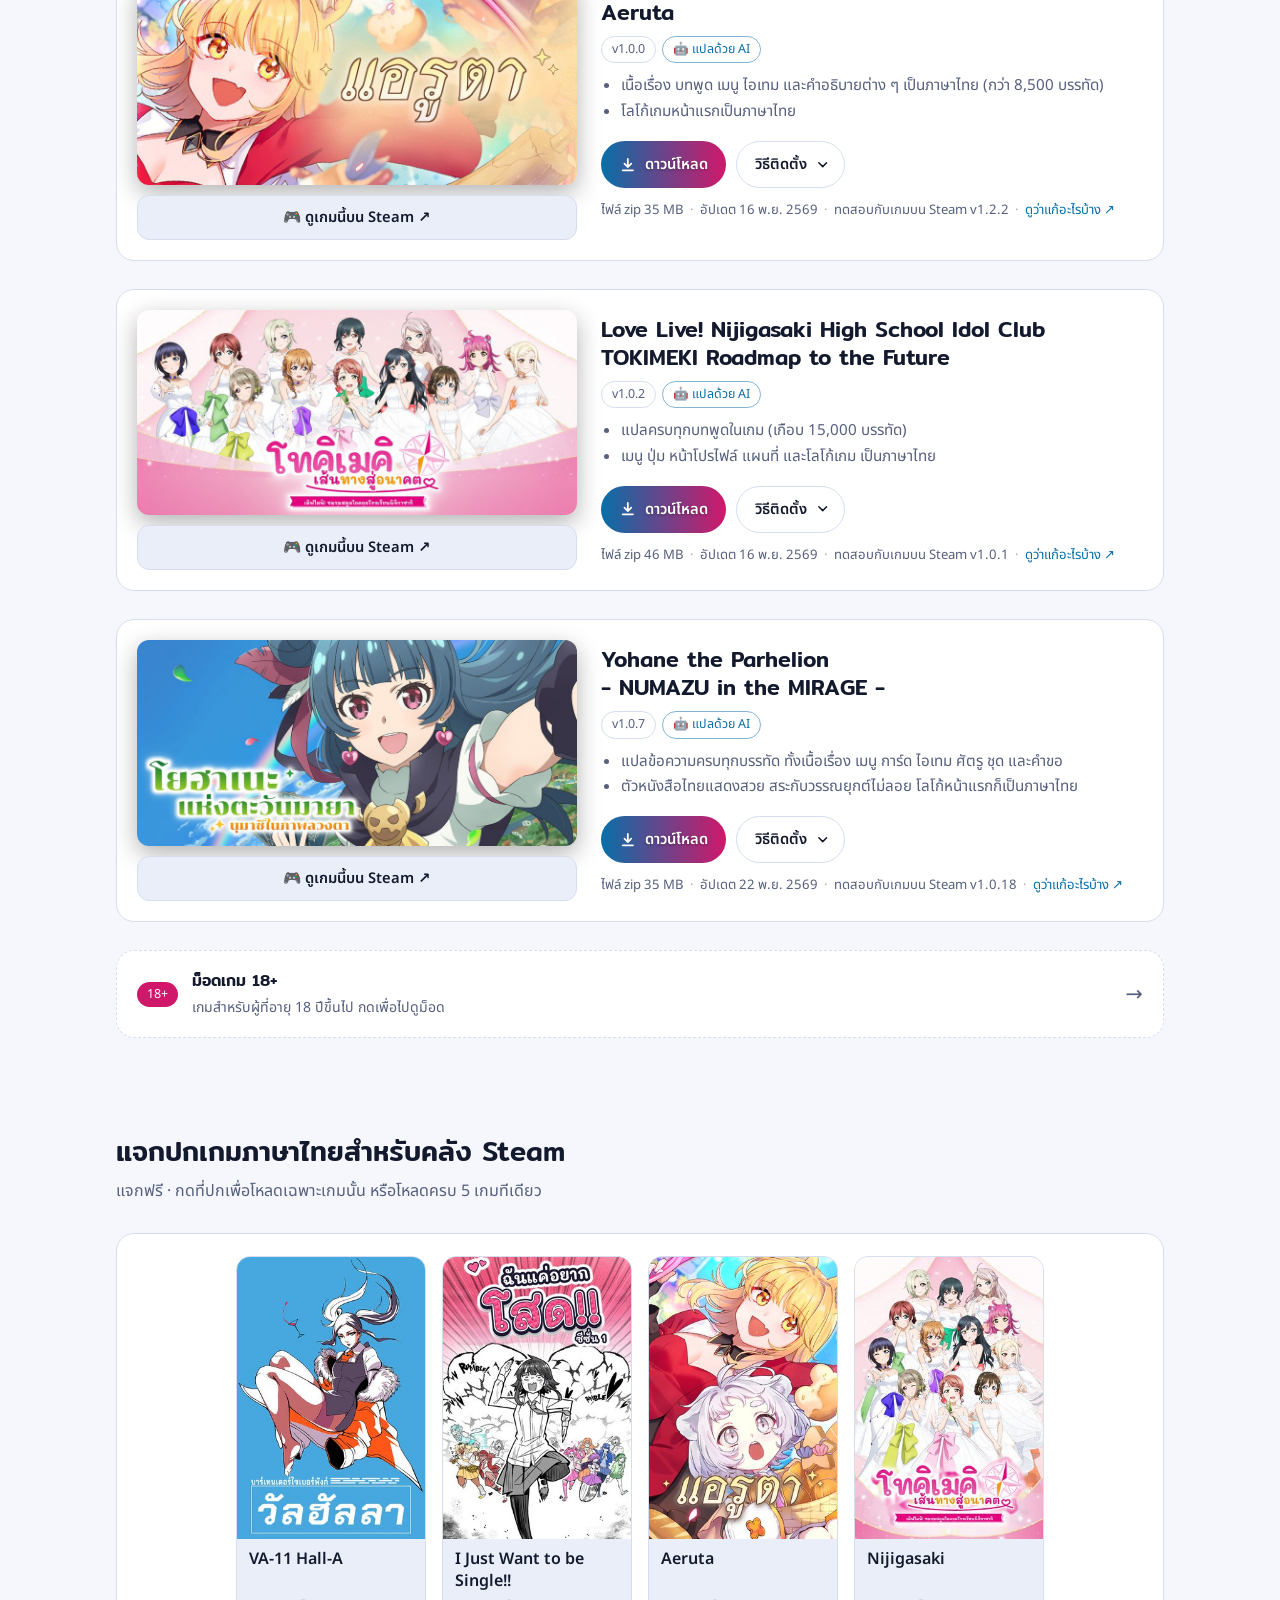
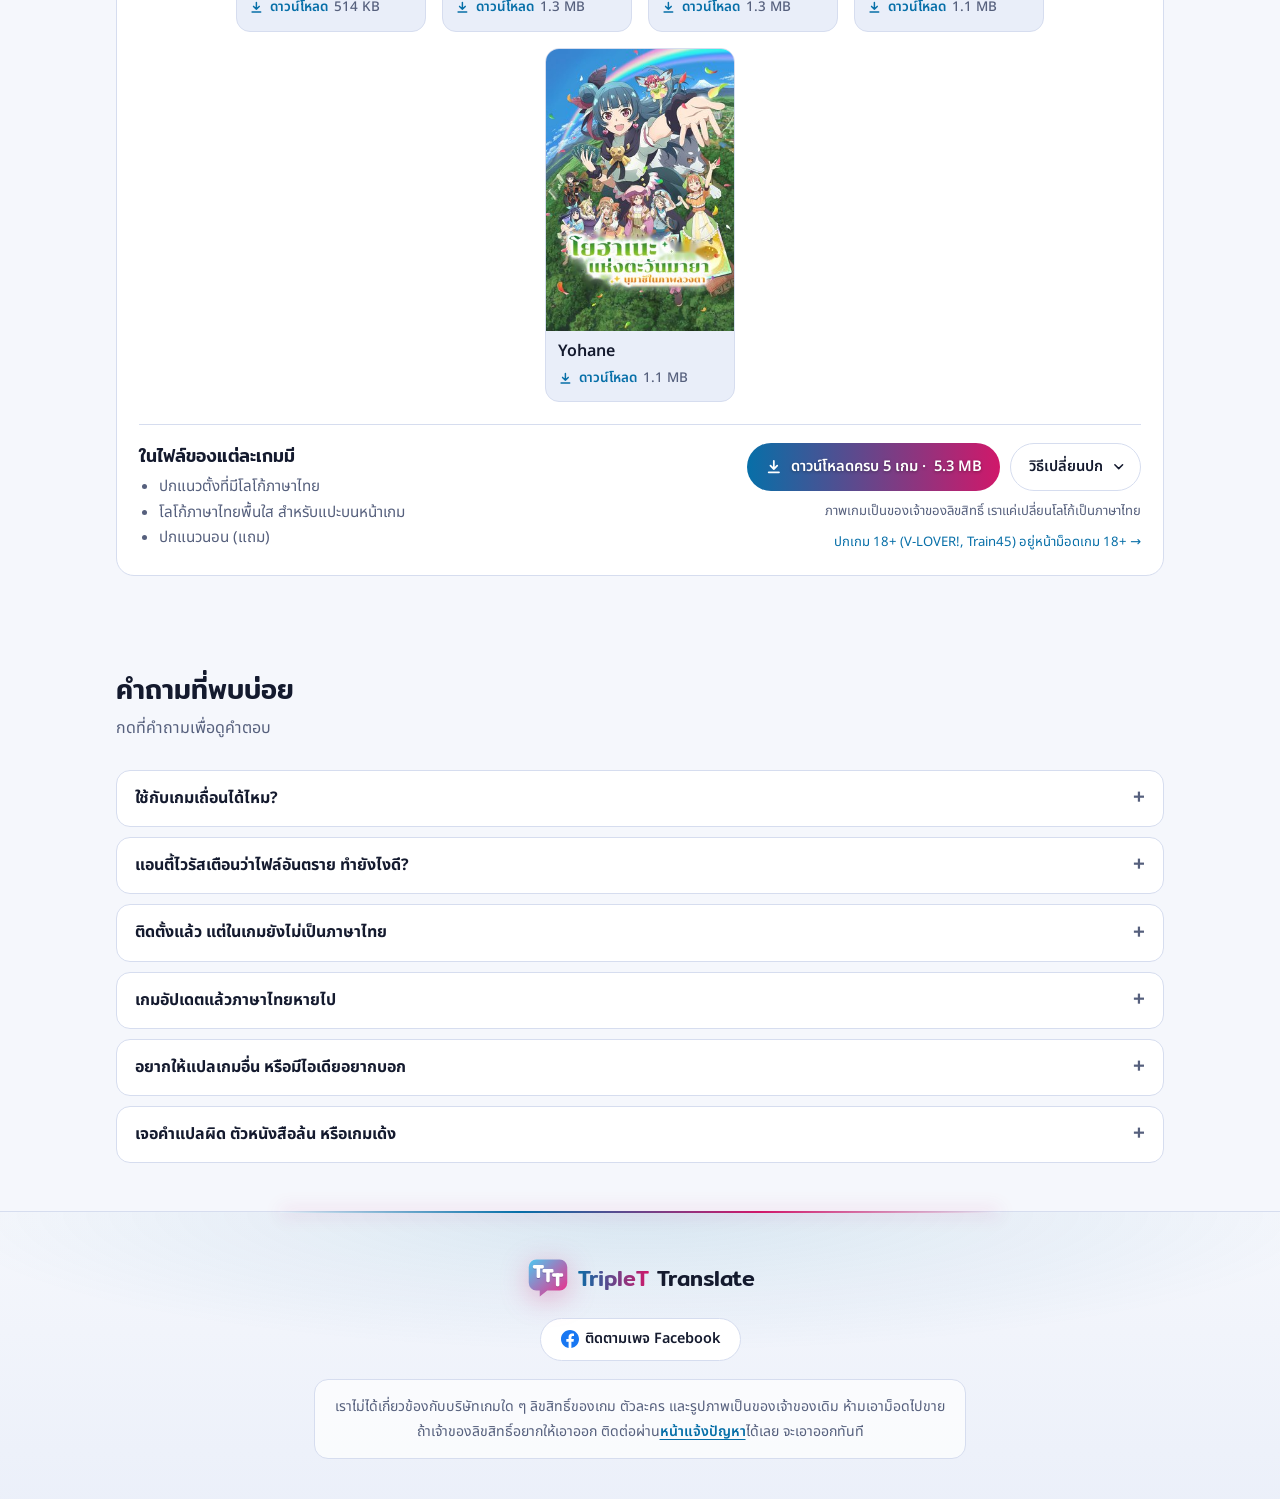
==== commit 9c7a56f2: "Update VA-11 Hall-A cover logo to white boxed style" ====
--- a/index.html
+++ b/index.html
@@ -71,7 +71,7 @@
         <article class="mod" id="va11halla">
           <div class="top">
             <div class="side">
-              <div class="shot"><img src="assets/cover-va11halla.jpg?v=9228ef05" alt="ภาพปกเกม VA-11 Hall-A: Cyberpunk Bartender Action" width="460" height="215" fetchpriority="high"></div>
+              <div class="shot"><img src="assets/cover-va11halla.jpg?v=0e50be89" alt="ภาพปกเกม VA-11 Hall-A: Cyberpunk Bartender Action" width="460" height="215" fetchpriority="high"></div>
               <a class="store" data-store="va11halla" href="#" target="_blank" rel="noopener">🎮 ดูเกมนี้บน Steam ↗</a>
             </div>
             <div class="body">
@@ -280,9 +280,9 @@
           <div class="covers-layout wide">
             <div class="cover-grid" style="--n: 5">
               <a class="cover-pick" href="https://github.com/OIL333/thai-mods/releases/download/steam-covers-v1.0/Thai-Steam-Cover-VA11HallA.zip" title="โหลดปกภาษาไทยของ VA-11 Hall-A: Cyberpunk Bartender Action">
-                <span class="art"><img src="assets/steamcover-va11halla.jpg?v=83ef3d8e" alt="ปก VA-11 Hall-A: Cyberpunk Bartender Action ภาษาไทย" width="300" height="450" loading="lazy"></span>
+                <span class="art"><img src="assets/steamcover-va11halla.jpg?v=5af115fe" alt="ปก VA-11 Hall-A: Cyberpunk Bartender Action ภาษาไทย" width="300" height="450" loading="lazy"></span>
                 <span class="name">VA-11 Hall-A</span>
-                <span class="get"><svg class="ico" viewBox="0 0 24 24" aria-hidden="true"><path d="M12 4v11m0 0-4.6-4.6M12 15l4.6-4.6M5 19.5h14"/></svg>ดาวน์โหลด<span class="size">560 KB</span></span>
+                <span class="get"><svg class="ico" viewBox="0 0 24 24" aria-hidden="true"><path d="M12 4v11m0 0-4.6-4.6M12 15l4.6-4.6M5 19.5h14"/></svg>ดาวน์โหลด<span class="size">514 KB</span></span>
               </a>
               <a class="cover-pick" href="https://github.com/OIL333/thai-mods/releases/download/steam-covers-v1.0/Thai-Steam-Cover-IJWTBS.zip" title="โหลดปกภาษาไทยของ I Just Want to be Single!! - Season One">
                 <span class="art"><img src="assets/steamcover-ijwtbs.jpg?v=7cfe033d" alt="ปก I Just Want to be Single!! - Season One ภาษาไทย" width="300" height="450" loading="lazy"></span>
@@ -316,7 +316,7 @@
               </div>
               <div class="covers-cta">
                 <div class="actions">
-                  <a class="btn primary" href="https://github.com/OIL333/thai-mods/releases/download/steam-covers-v1.0/Thai-Steam-Covers-General.zip"><svg class="ico" viewBox="0 0 24 24" aria-hidden="true"><path d="M12 4v11m0 0-4.6-4.6M12 15l4.6-4.6M5 19.5h14"/></svg>ดาวน์โหลดครบ 5 เกม · <span data-cover-size>5.4 MB</span></a>
+                  <a class="btn primary" href="https://github.com/OIL333/thai-mods/releases/download/steam-covers-v1.0/Thai-Steam-Covers-General.zip"><svg class="ico" viewBox="0 0 24 24" aria-hidden="true"><path d="M12 4v11m0 0-4.6-4.6M12 15l4.6-4.6M5 19.5h14"/></svg>ดาวน์โหลดครบ 5 เกม · <span data-cover-size>5.3 MB</span></a>
                   <button class="btn" type="button" data-open="guide-covers">วิธีเปลี่ยนปก<svg class="ico chev" viewBox="0 0 24 24" aria-hidden="true"><path d="m6 9 6 6 6-6"/></svg></button>
                 </div>
                 <p class="dl-meta">ภาพเกมเป็นของเจ้าของลิขสิทธิ์ เราแค่เปลี่ยนโลโก้เป็นภาษาไทย</p>
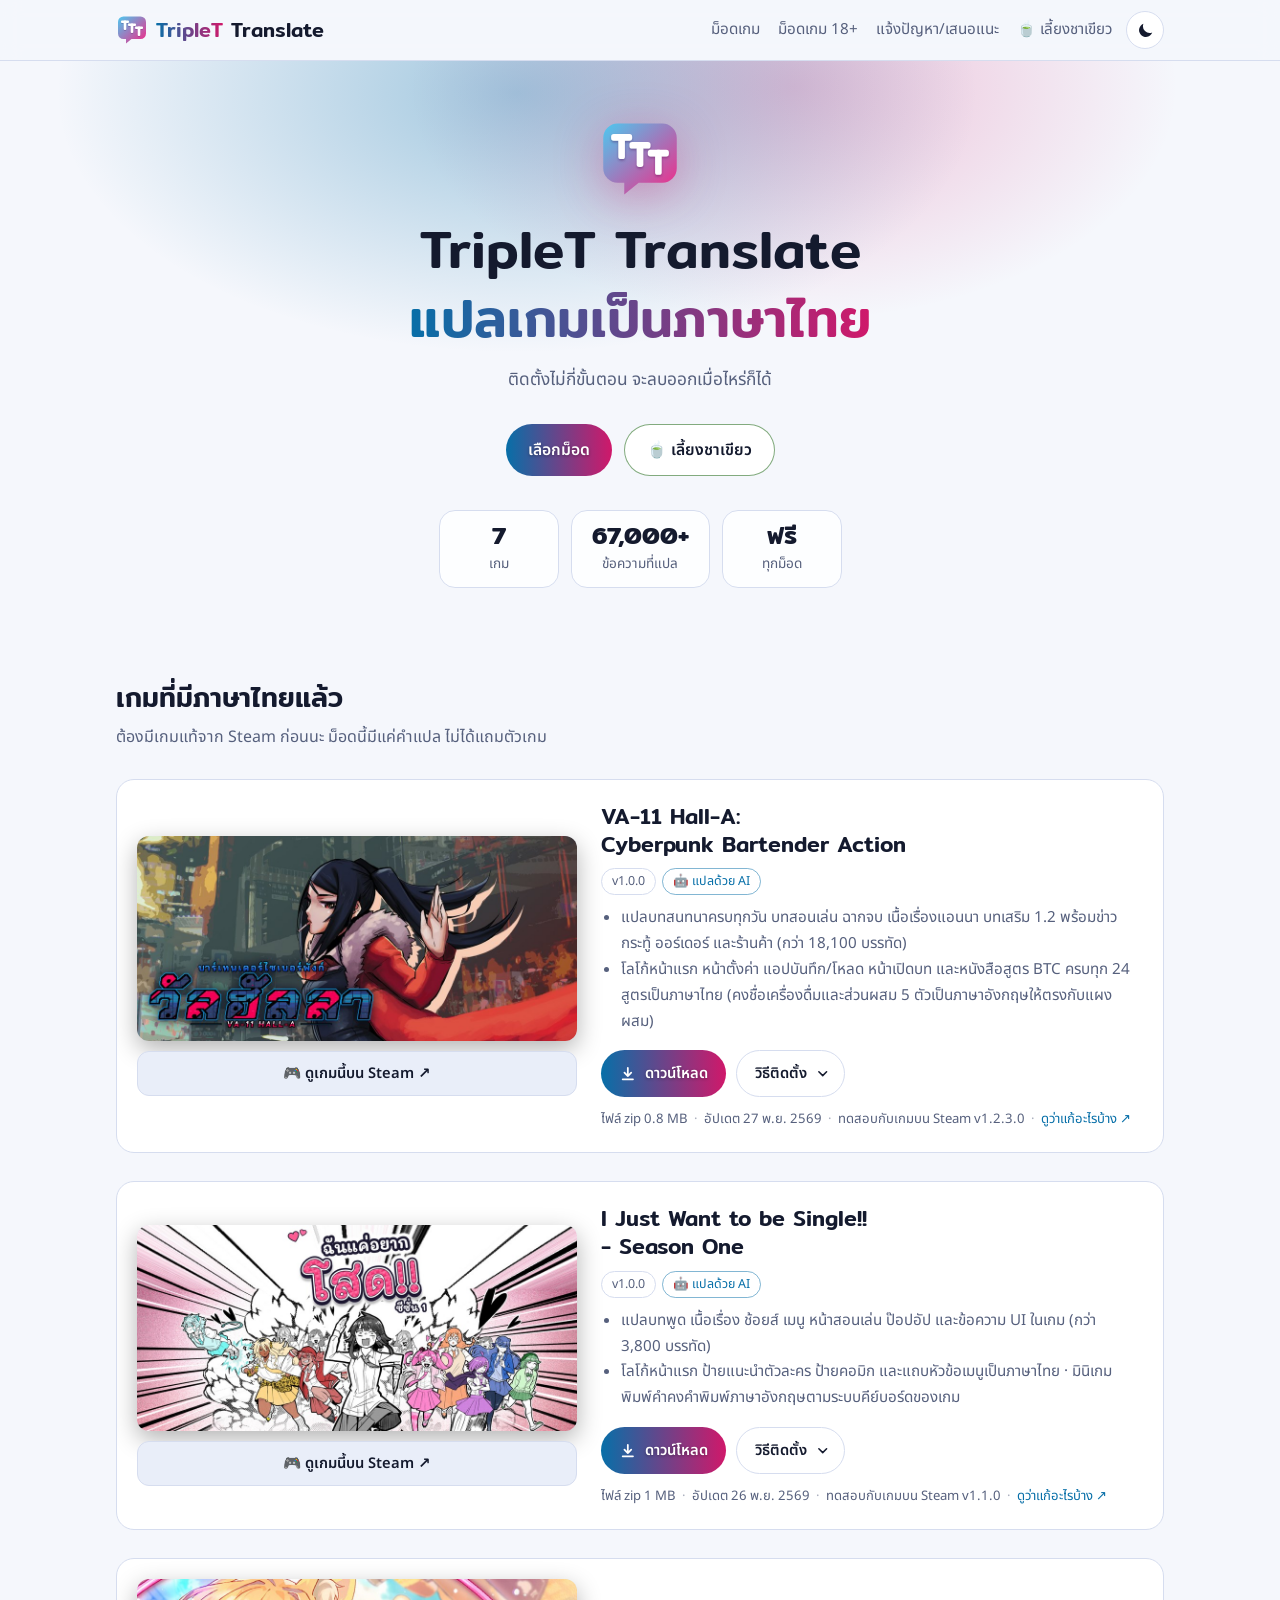
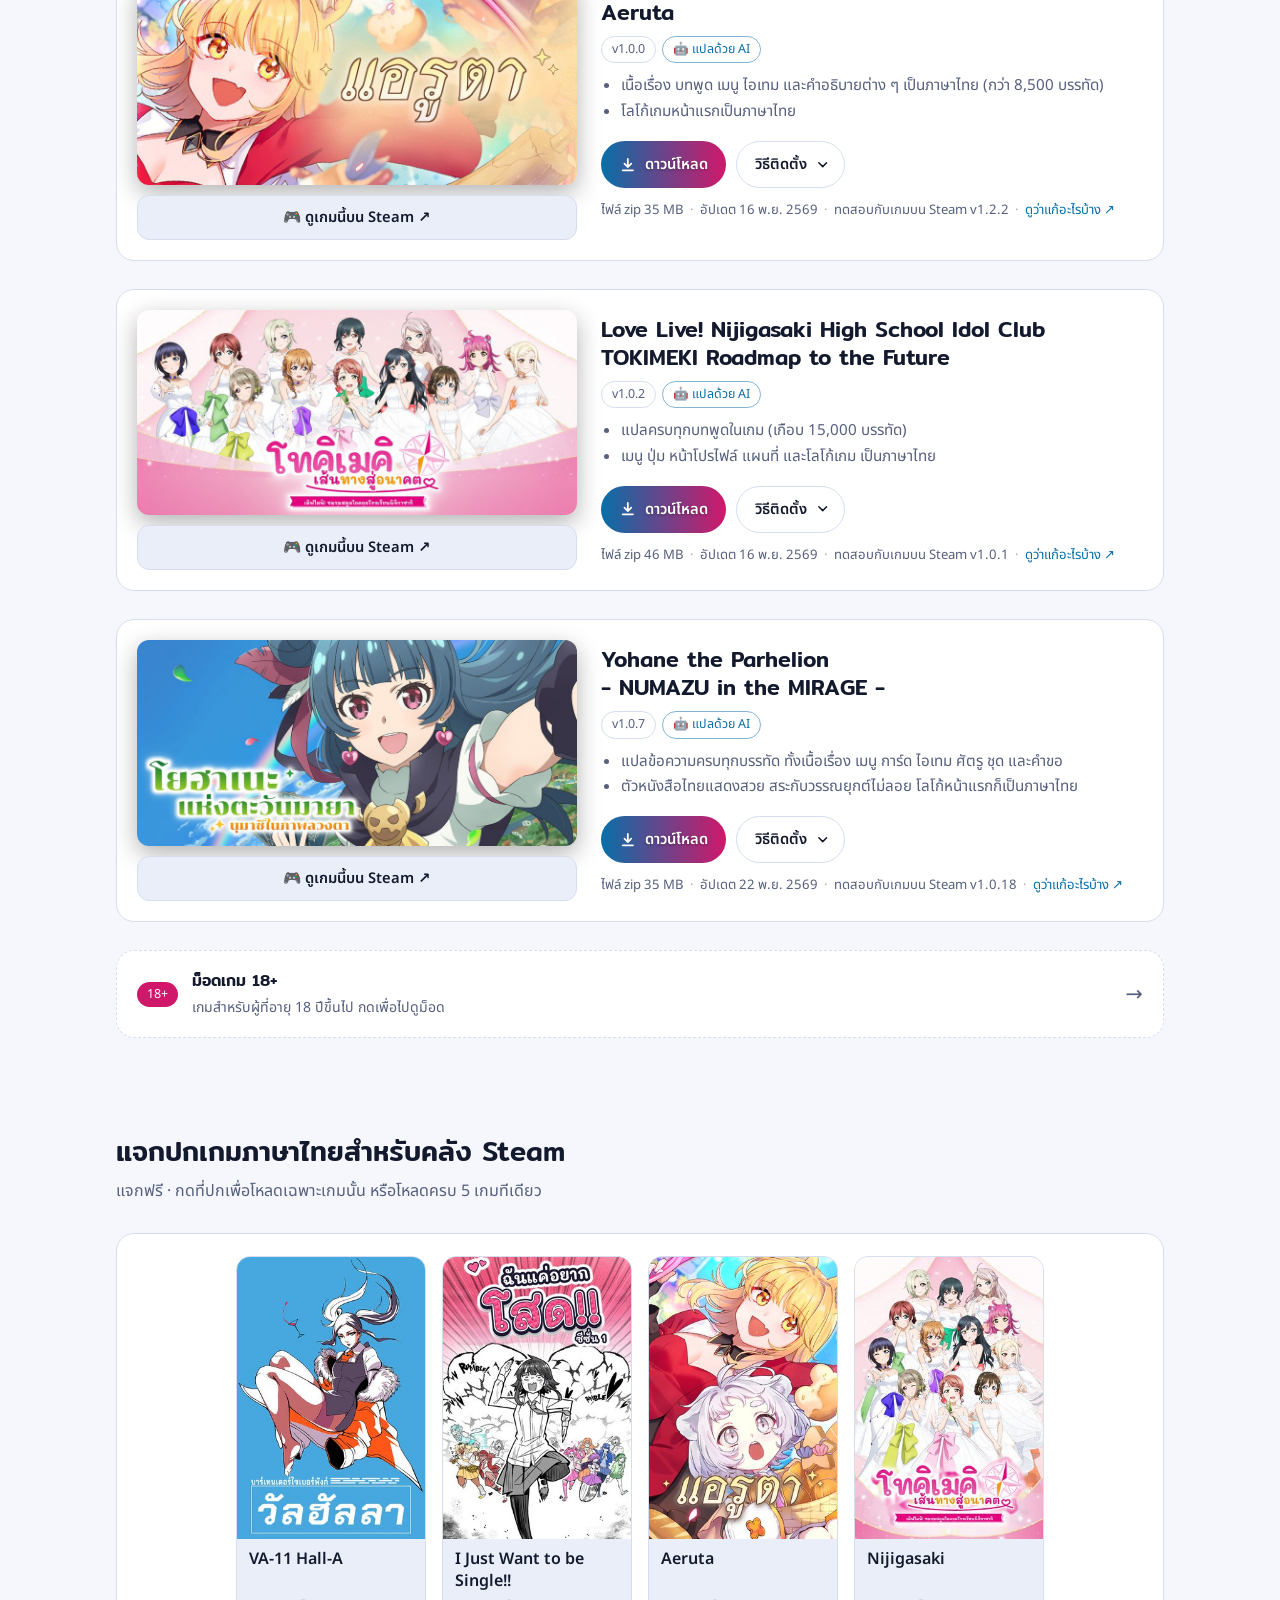
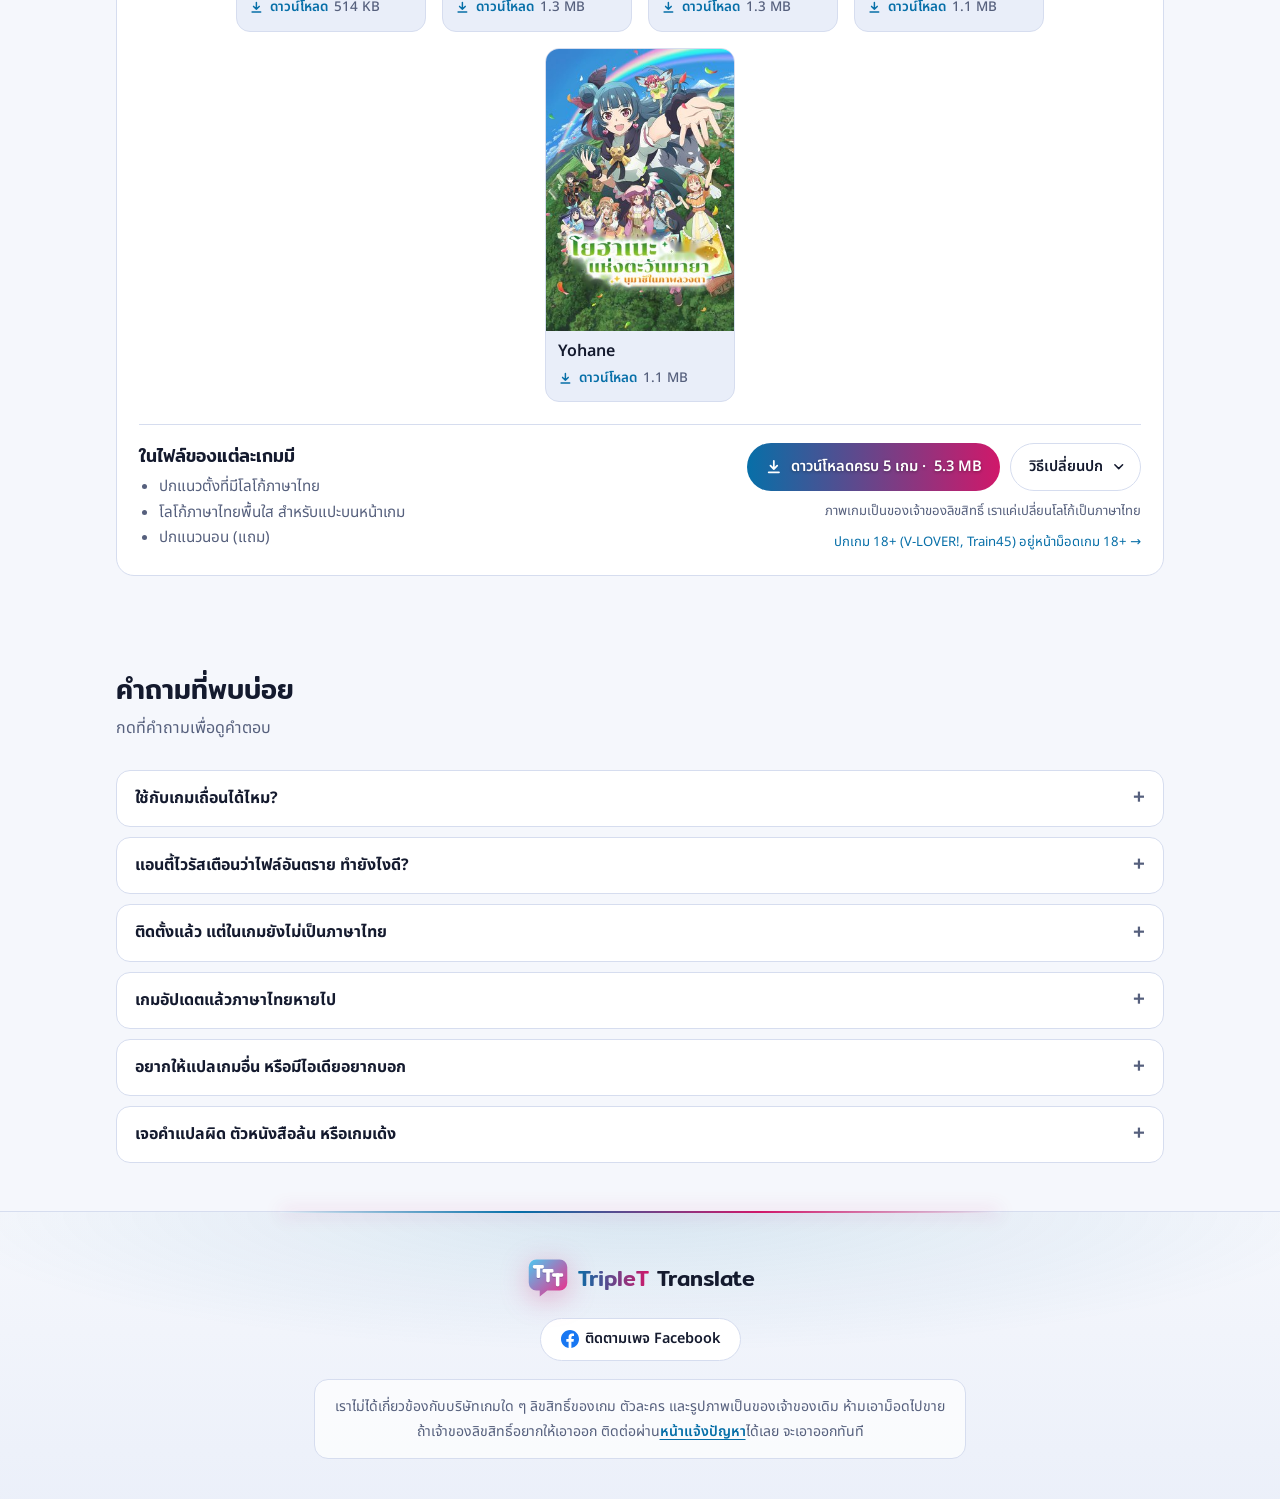
==== commit a34f9a09: "Use cyberpunk logo on VA-11 Hall-A horizontal cover (keep white logo on portrait)" ====
--- a/index.html
+++ b/index.html
@@ -71,7 +71,7 @@
         <article class="mod" id="va11halla">
           <div class="top">
             <div class="side">
-              <div class="shot"><img src="assets/cover-va11halla.jpg?v=0e50be89" alt="ภาพปกเกม VA-11 Hall-A: Cyberpunk Bartender Action" width="460" height="215" fetchpriority="high"></div>
+              <div class="shot"><img src="assets/cover-va11halla.jpg?v=9228ef05" alt="ภาพปกเกม VA-11 Hall-A: Cyberpunk Bartender Action" width="460" height="215" fetchpriority="high"></div>
               <a class="store" data-store="va11halla" href="#" target="_blank" rel="noopener">🎮 ดูเกมนี้บน Steam ↗</a>
             </div>
             <div class="body">
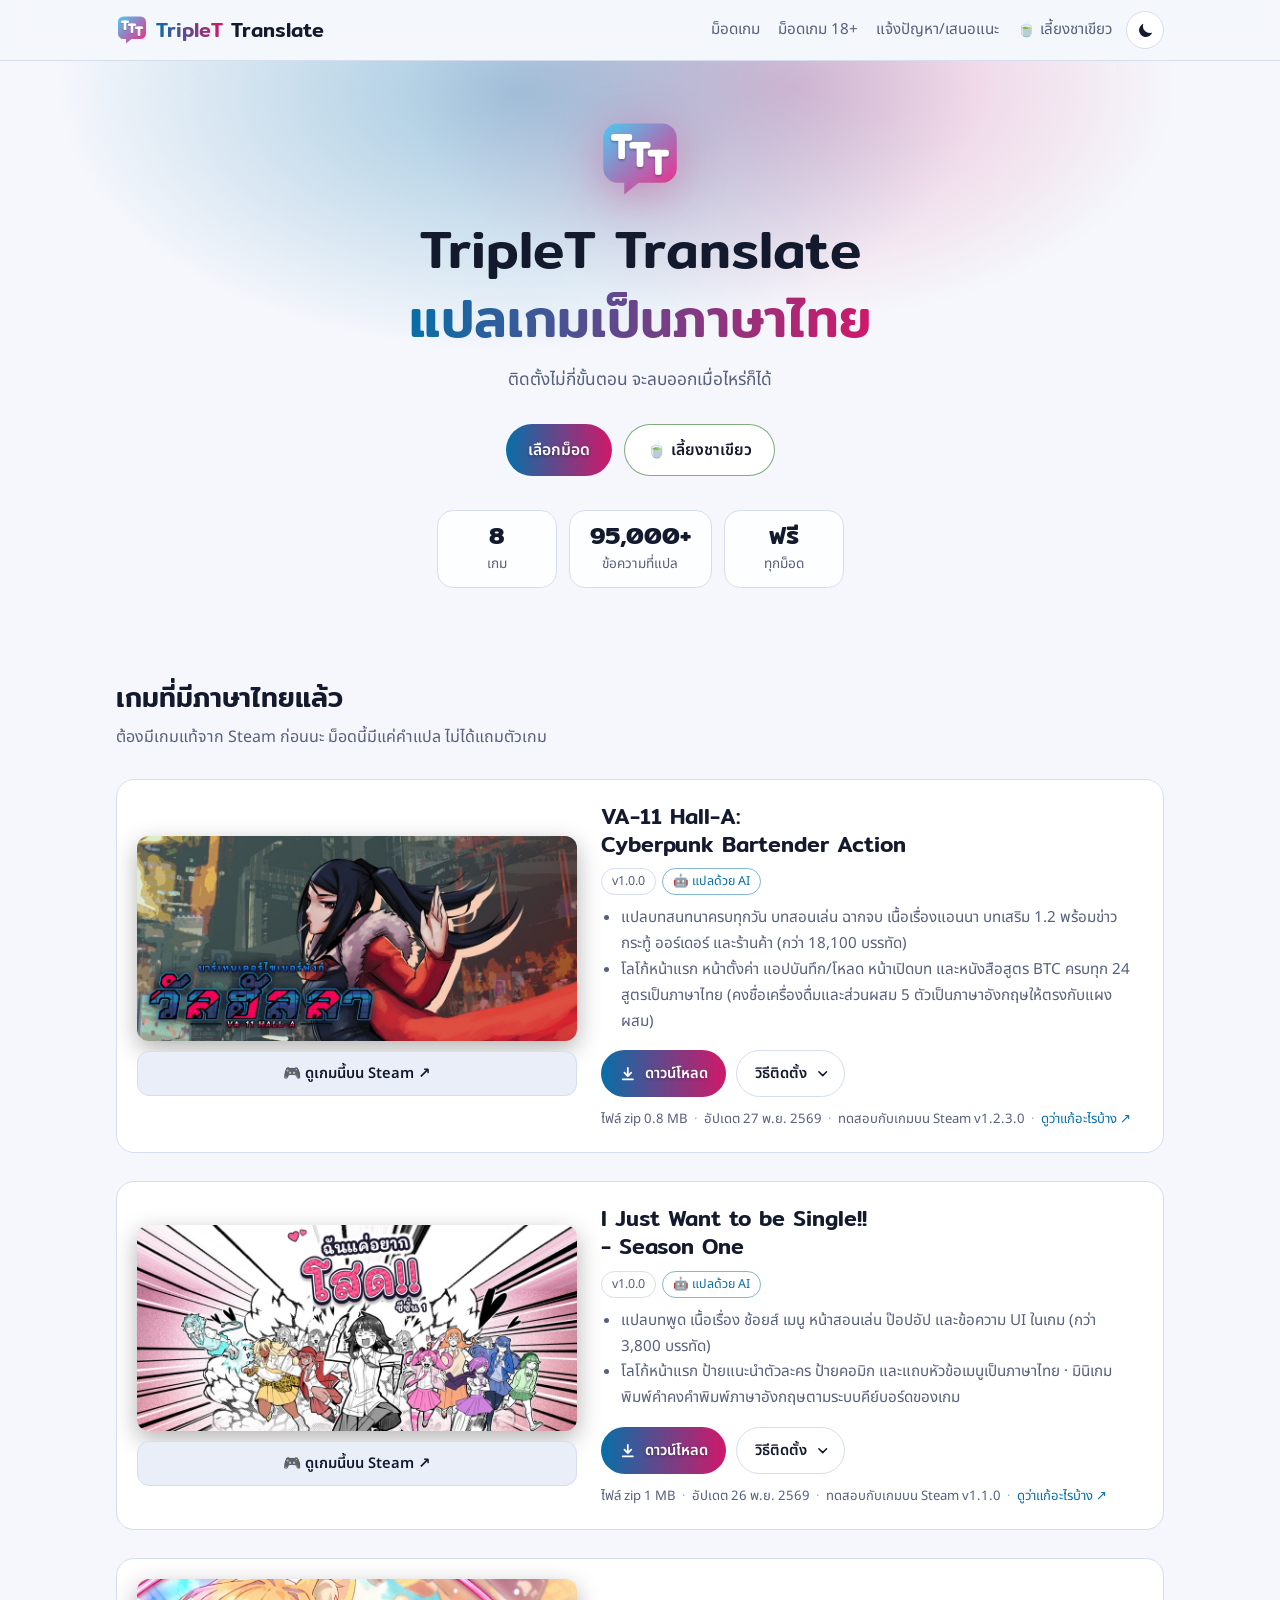
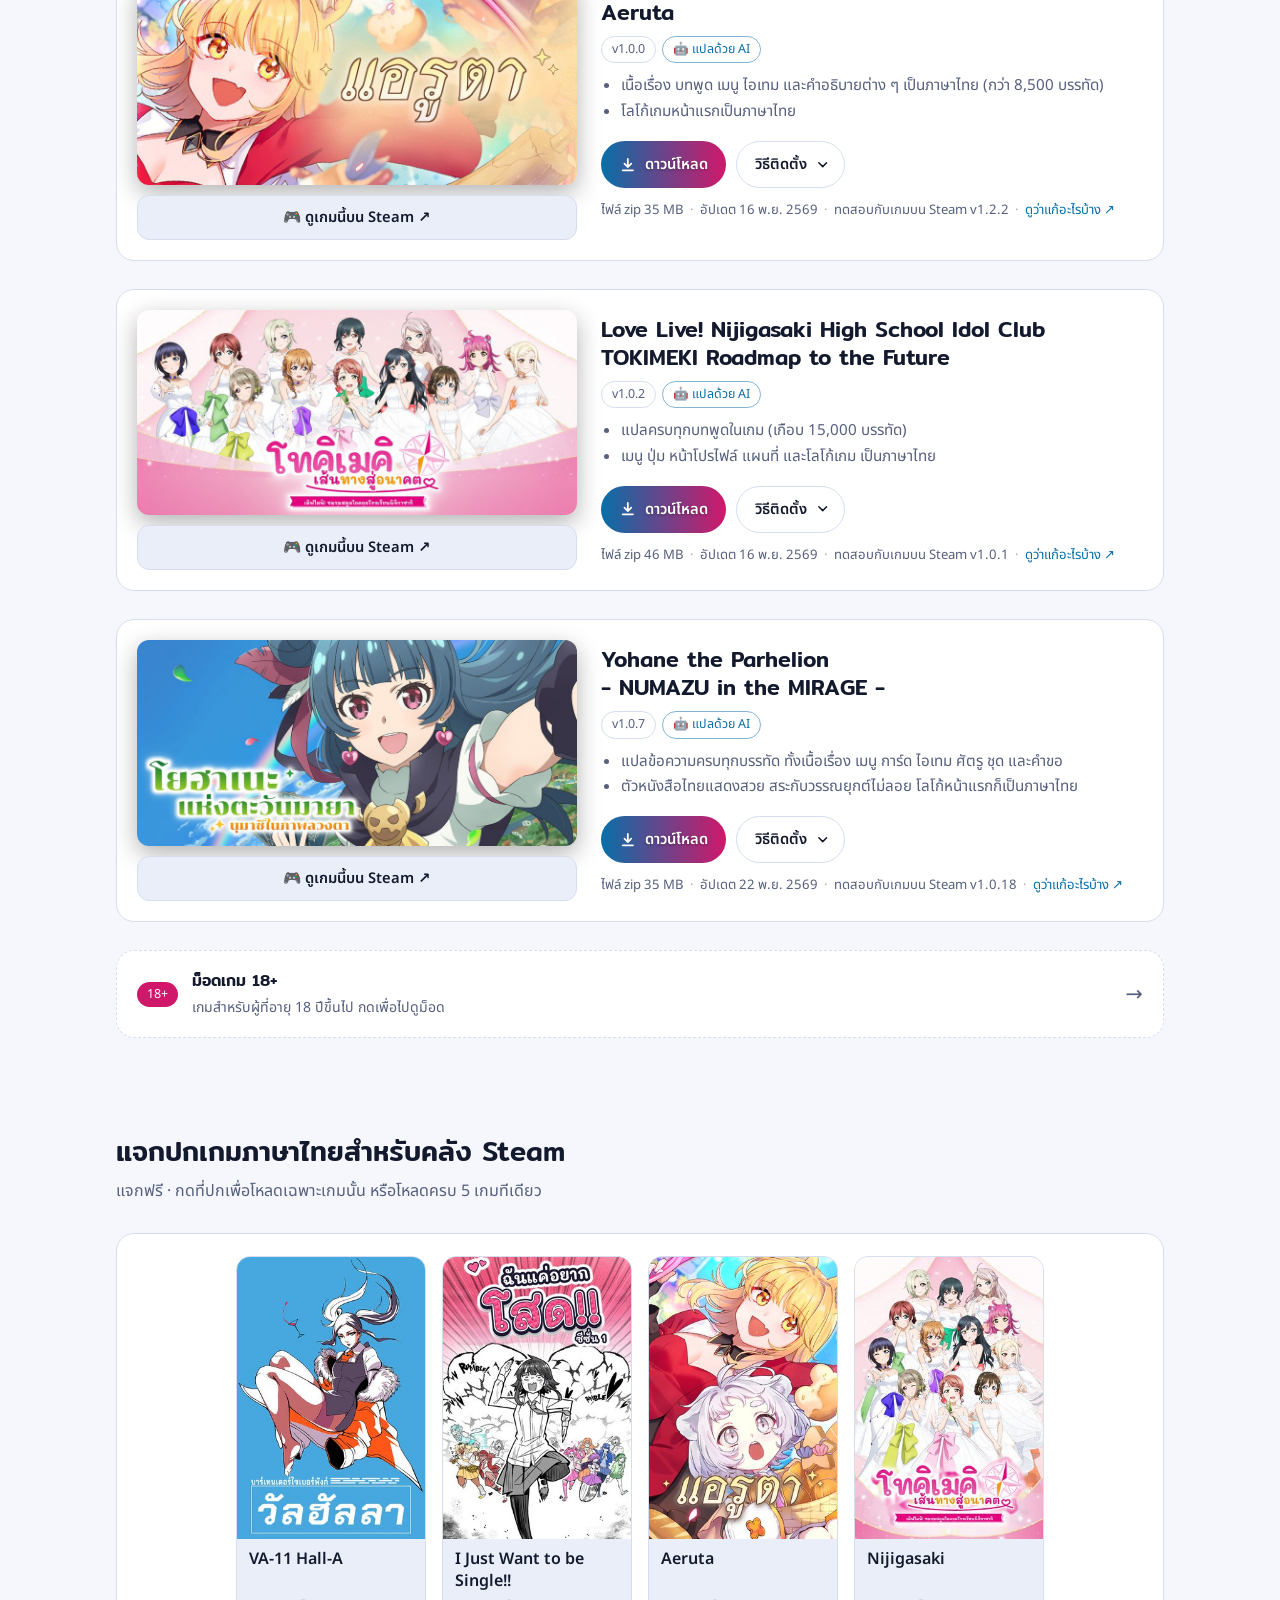
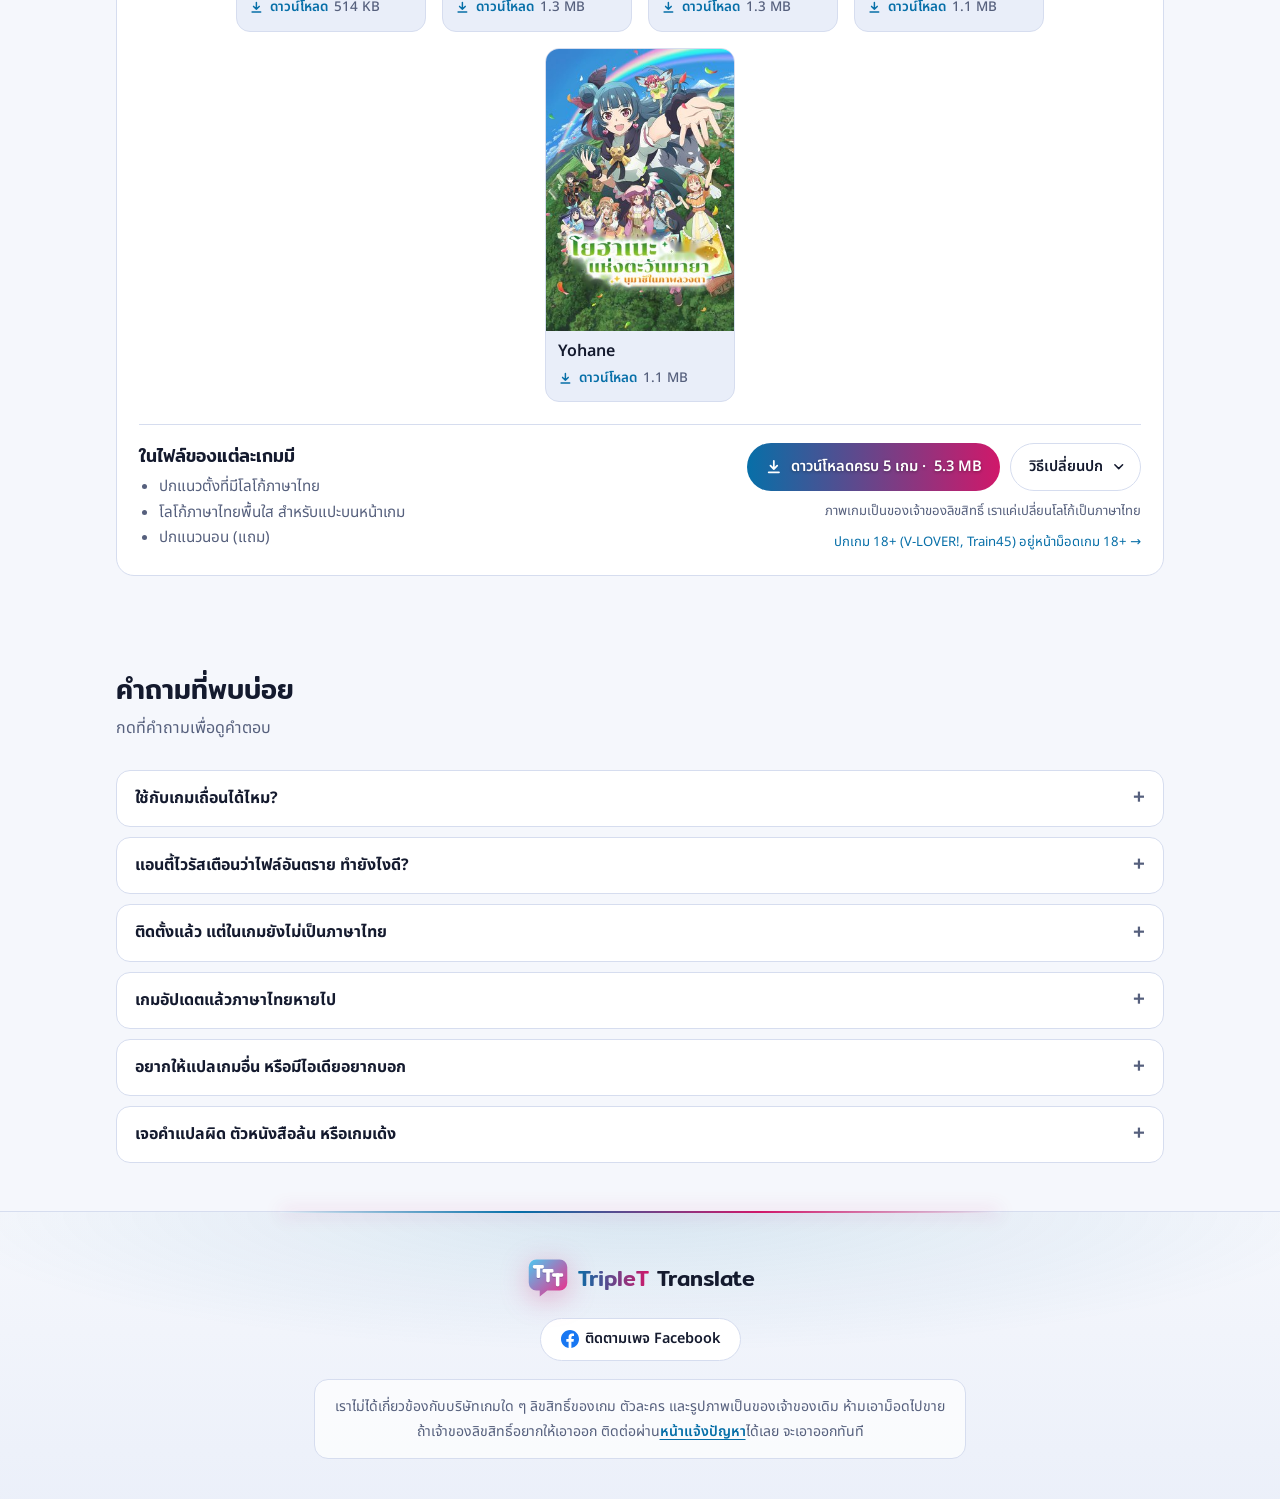
==== commit e1a4eb11: "Add Kindred Spirits on the Roof v1.0.0 (18+) and Steam covers" ====
--- a/index.html
+++ b/index.html
@@ -5,7 +5,7 @@
 <meta name="viewport" content="width=device-width, initial-scale=1">
 <title>TripleT Translate</title>
 <meta name="google-site-verification" content="Jg-V40jwx5koj7jmOeaeyQnu1Qo_33CfmXrk3PlsS3E">
-<meta name="description" content="ม็อดภาษาไทยแจกฟรี สำหรับ VA-11 Hall-A, I Just Want to be Single!!, Aeruta, Love Live! Nijigasaki TOKIMEKI Roadmap to the Future, Yohane the Parhelion - NUMAZU in the MIRAGE -, V-LOVER! และ Train45 ติดตั้งไม่กี่ขั้นตอน">
+<meta name="description" content="ม็อดภาษาไทยแจกฟรี สำหรับ Kindred Spirits on the Roof, VA-11 Hall-A, I Just Want to be Single!!, Aeruta, Love Live! Nijigasaki TOKIMEKI Roadmap to the Future, Yohane the Parhelion - NUMAZU in the MIRAGE -, V-LOVER! และ Train45 ติดตั้งไม่กี่ขั้นตอน">
 <link rel="preconnect" href="https://fonts.googleapis.com">
 <link rel="preconnect" href="https://fonts.gstatic.com" crossorigin>
 <link href="https://fonts.googleapis.com/css2?family=Mitr:wght@400;500;600&family=Noto+Sans+Thai:wght@400;500;700&display=swap" rel="stylesheet">
@@ -54,8 +54,8 @@
         <a class="btn tea" href="donate.html">🍵 เลี้ยงชาเขียว</a>
       </div>
       <ul class="stats">
-        <li><b data-count="7" data-stat="games">7</b><span>เกม</span></li>
-        <li><b data-count="67000" data-plus="1" data-stat="lines">67,000+</b><span>ข้อความที่แปล</span></li>
+        <li><b data-count="8" data-stat="games">8</b><span>เกม</span></li>
+        <li><b data-count="95000" data-plus="1" data-stat="lines">95,000+</b><span>ข้อความที่แปล</span></li>
         <li><b>ฟรี</b><span>ทุกม็อด</span></li>
       </ul>
     </div>
@@ -390,7 +390,7 @@
   </div>
 </footer>
 
-<script src="assets/config.js?v=1c2ba6f9"></script>
+<script src="assets/config.js?v=4e89b0b3"></script>
 <script src="assets/main.js?v=a0fcc8d6"></script>
 </body>
 </html>
